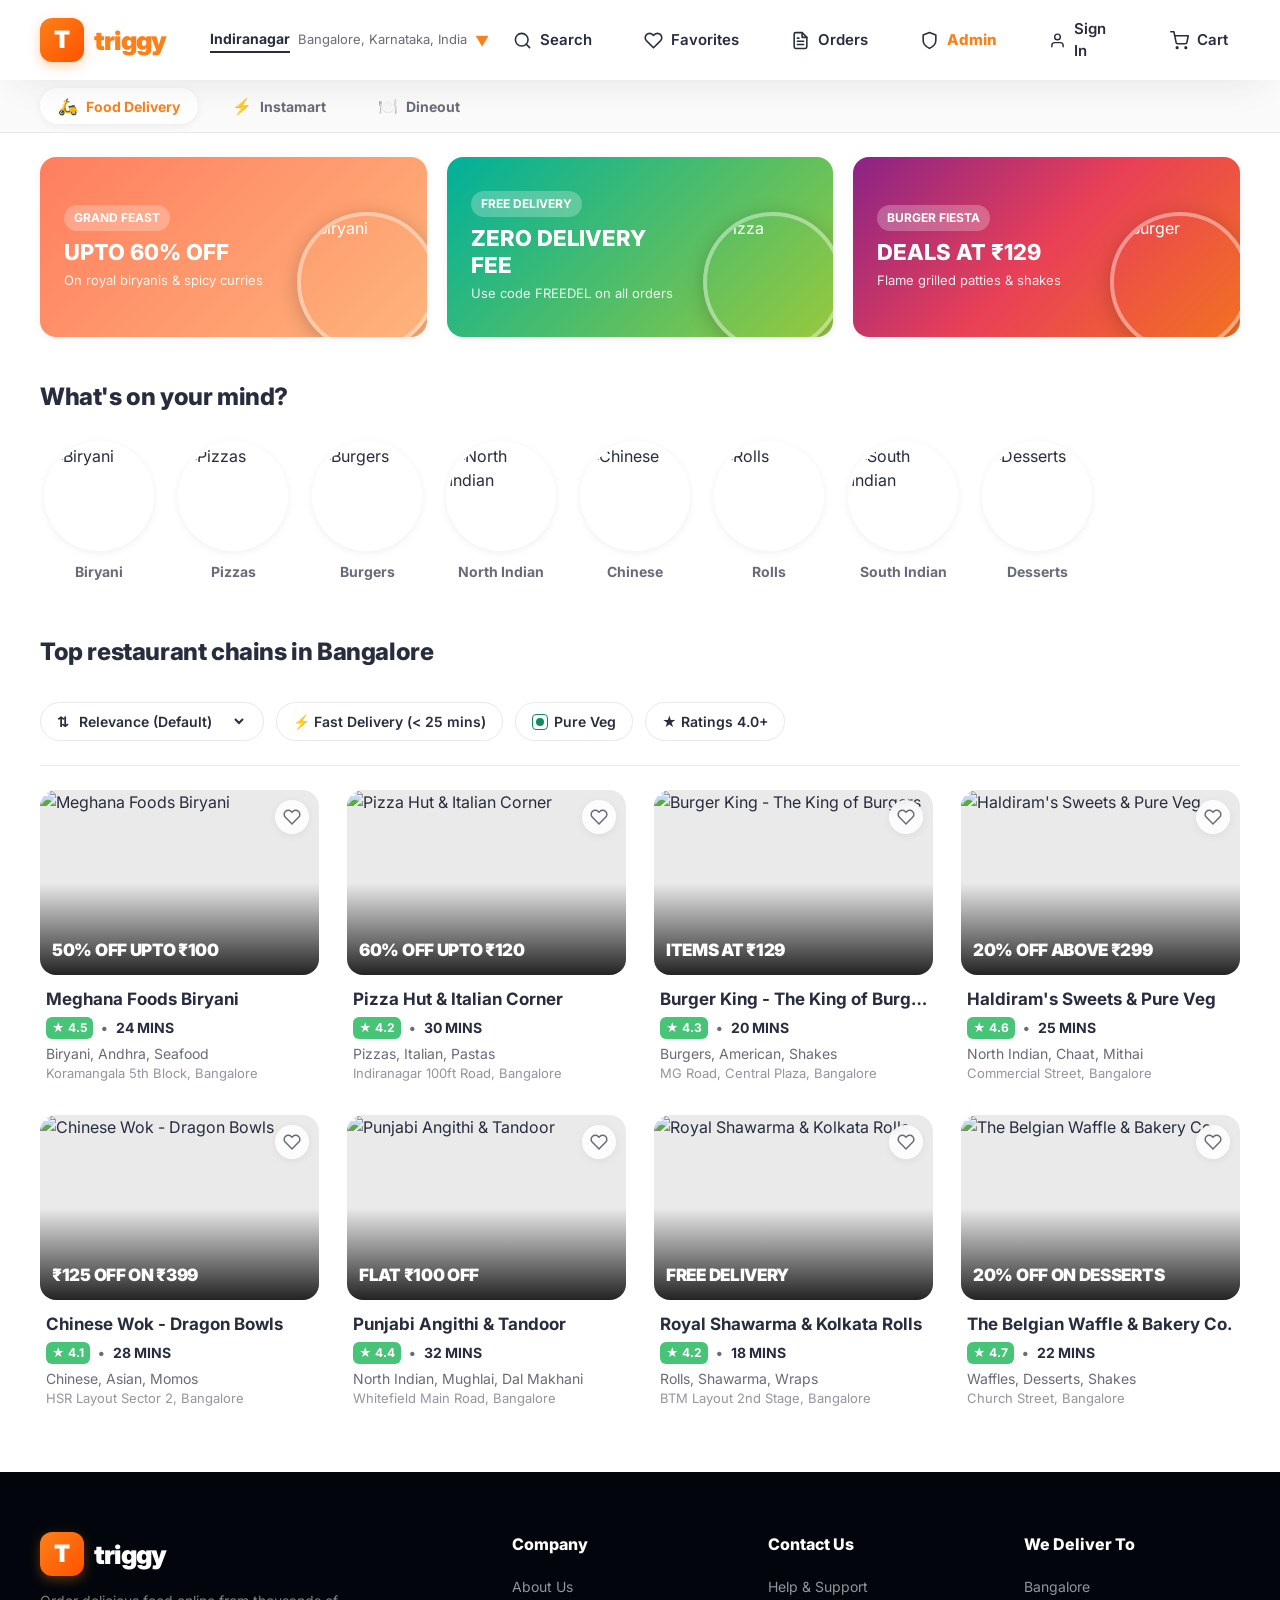
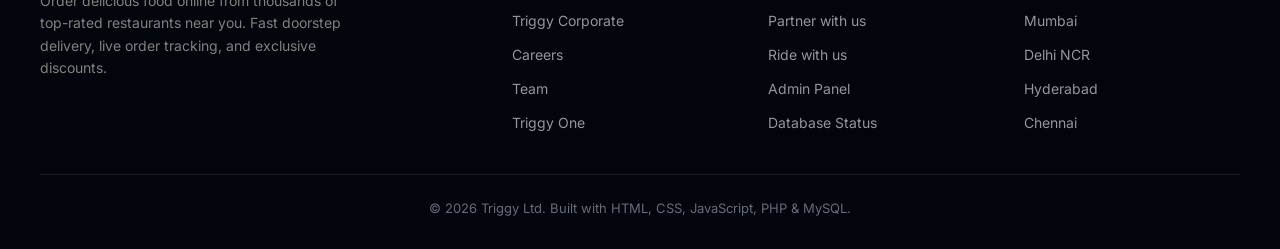
==== index.html @ 51bfa026 "Add instant Cart open handler, explicit onclick, and floating bottom View Cart bar" ====
<!DOCTYPE html>
<html lang="en">
<head>
  <meta charset="UTF-8">
  <meta name="viewport" content="width=device-width, initial-scale=1.0">
  <title>Triggy - Order Food Online from India's Best Restaurants</title>
  <!-- Google Fonts -->
  <link rel="preconnect" href="https://fonts.googleapis.com">
  <link rel="preconnect" href="https://fonts.gstatic.com" crossorigin>
  <link href="https://fonts.googleapis.com/css2?family=Basis+Grotesque+Pro:wght@400;500;700;900&family=Inter:wght@400;500;600;700;800;900&display=swap" rel="stylesheet">
  <!-- Stylesheet -->
  <link rel="stylesheet" href="assets/css/style.css">
  <link rel="icon" type="image/svg+xml" href="data:image/svg+xml,<svg xmlns='http://www.w3.org/2000/svg' viewBox='0 0 100 100'><rect width='100' height='100' rx='25' fill='%23fc8019'/><text x='50%' y='68%' font-size='65' font-weight='900' fill='white' text-anchor='middle' font-family='sans-serif'>T</text></svg>">
</head>
<body>

  <!-- =====================================================================
       TOP STICKY NAVBAR
       ===================================================================== -->
  <header class="header">
    <div class="container header-inner">
      <div class="header-left">
        <!-- Logo -->
        <div class="logo-wrapper" onclick="window.scrollTo({top:0, behavior:'smooth'})">
          <div class="logo-icon-box">T</div>
          <span class="brand-text">triggy</span>
        </div>

        <!-- Location Selector -->
        <div class="location-picker" id="loc-picker-btn">
          <span class="loc-title" id="current-city-text">Indiranagar</span>
          <span class="loc-area">Bangalore, Karnataka, India</span>
          <span class="loc-arrow">▼</span>
        </div>
      </div>

      <!-- Navigation Links -->
      <nav>
        <ul class="nav-links">
          <!-- Search -->
          <li class="nav-item" id="search-nav-btn">
            <svg width="20" height="20" viewBox="0 0 24 24" fill="none" stroke="currentColor" stroke-width="2" stroke-linecap="round" stroke-linejoin="round">
              <circle cx="11" cy="11" r="8"></circle><line x1="21" y1="21" x2="16.65" y2="16.65"></line>
            </svg>
            <span class="nav-text">Search</span>
          </li>

          <!-- Favorites -->
          <li class="nav-item" id="fav-nav-btn">
            <svg width="20" height="20" viewBox="0 0 24 24" fill="none" stroke="currentColor" stroke-width="2" stroke-linecap="round" stroke-linejoin="round">
              <path d="M20.84 4.61a5.5 5.5 0 0 0-7.78 0L12 5.67l-1.06-1.06a5.5 5.5 0 0 0-7.78 7.78l1.06 1.06L12 21.23l7.78-7.78 1.06-1.06a5.5 5.5 0 0 0 0-7.78z"></path>
            </svg>
            <span class="nav-text">Favorites</span>
            <span class="badge-count" id="fav-badge-count" style="display:none;">0</span>
          </li>

          <!-- Orders -->
          <li class="nav-item" id="orders-nav-btn">
            <svg width="20" height="20" viewBox="0 0 24 24" fill="none" stroke="currentColor" stroke-width="2" stroke-linecap="round" stroke-linejoin="round">
              <path d="M14 2H6a2 2 0 0 0-2 2v16a2 2 0 0 0 2 2h12a2 2 0 0 0 2-2V8z"></path>
              <polyline points="14 2 14 8 20 8"></polyline>
              <line x1="16" y1="13" x2="8" y2="13"></line>
              <line x1="16" y1="17" x2="8" y2="17"></line>
              <polyline points="10 9 9 9 8 9"></polyline>
            </svg>
            <span class="nav-text">Orders</span>
          </li>

          <!-- Admin Panel Link in Navbar -->
          <li class="nav-item">
            <a href="admin.html" target="_blank" style="display:flex; align-items:center; gap:8px; color:inherit; text-decoration:none;">
              <svg width="20" height="20" viewBox="0 0 24 24" fill="none" stroke="currentColor" stroke-width="2" stroke-linecap="round" stroke-linejoin="round">
                <path d="M12 22s8-4 8-10V5l-8-3-8 3v7c0 6 8 10 8 10z"></path>
              </svg>
              <span class="nav-text" style="color:#fc8019; font-weight:800;">Admin</span>
            </a>
          </li>

          <!-- User Account / Sign In -->
          <li class="nav-item profile-menu-container" id="user-nav-btn">
            <svg width="20" height="20" viewBox="0 0 24 24" fill="none" stroke="currentColor" stroke-width="2" stroke-linecap="round" stroke-linejoin="round">
              <path d="M20 21v-2a4 4 0 0 0-4-4H8a4 4 0 0 0-4 4v2"></path>
              <circle cx="12" cy="7" r="4"></circle>
            </svg>
            <span class="nav-text" id="user-nav-text">Sign In</span>

            <!-- Profile Dropdown -->
            <div class="profile-dropdown" id="profile-dropdown">
              <div style="padding: 12px 18px; border-bottom: 1px solid var(--border-color);">
                <div style="font-weight:800; font-size:15px;" id="profile-user-name">User Account</div>
                <div style="font-size:12px; color:var(--text-muted);" id="profile-user-email">user@example.com</div>
              </div>
              <div class="profile-drop-item" onclick="App.showPastOrders()">
                <span>📦 Orders & Tracking</span>
              </div>
              <div class="profile-drop-item" onclick="App.showFavoritesModal()">
                <span>❤️ My Favorites</span>
              </div>
              <a href="admin.html" target="_blank" class="profile-drop-item" style="text-decoration:none;">
                <span>🛡️ Admin Panel</span>
              </a>
              <a href="setup_db.php" target="_blank" class="profile-drop-item" style="text-decoration:none;">
                <span>⚙️ Database Manager</span>
              </a>
              <div class="profile-drop-item" id="logout-btn" style="color:var(--danger); border-top:1px solid var(--border-color);">
                <span>🚪 Sign Out</span>
              </div>
            </div>
          </li>

          <!-- Cart -->
          <li class="nav-item" id="cart-nav-btn" onclick="Cart.openCart()">
            <svg width="20" height="20" viewBox="0 0 24 24" fill="none" stroke="currentColor" stroke-width="2" stroke-linecap="round" stroke-linejoin="round">
              <circle cx="9" cy="21" r="1"></circle><circle cx="20" cy="21" r="1"></circle>
              <path d="M1 1h4l2.68 13.39a2 2 0 0 0 2 1.61h9.72a2 2 0 0 0 2-1.61L23 6H6"></path>
            </svg>
            <span class="nav-text">Cart</span>
            <span class="badge-count" id="cart-badge-count" style="display:none;">0</span>
          </li>
        </ul>
      </nav>
    </div>
  </header>

  <!-- =====================================================================
       SERVICES TAB BAR
       ===================================================================== -->
  <div class="service-tabs-bar">
    <div class="container">
      <div class="service-tabs">
        <button class="service-tab active">
          <span style="font-size:16px;">🛵</span> Food Delivery
        </button>
        <button class="service-tab" onclick="showToast('Triggy Instamart: Grocery delivered in 10 mins! (Demo preview)')">
          <span style="font-size:16px;">⚡</span> Instamart
        </button>
        <button class="service-tab" onclick="showToast('Triggy Dineout: Flat 30% off table reservations! (Demo preview)')">
          <span style="font-size:16px;">🍽️</span> Dineout
        </button>
      </div>
    </div>
  </div>

  <!-- =====================================================================
       MAIN CONTENT
       ===================================================================== -->
  <main class="container">

    <!-- Promotional Discount Banners -->
    <section class="promo-section">
      <div class="promo-grid">
        <div class="promo-banner promo-bg-1" onclick="App.quickSearch('Biryani')">
          <div class="promo-content">
            <span class="promo-tag">Grand Feast</span>
            <h3 class="promo-title">UPTO 60% OFF</h3>
            <p class="promo-desc">On royal biryanis & spicy curries</p>
          </div>
          <img class="promo-badge-img" src="https://images.unsplash.com/photo-1563379091339-03b21ab4a4f8?w=300&auto=format&fit=crop&q=80" alt="Biryani">
        </div>

        <div class="promo-banner promo-bg-2" onclick="Cart.quickApplyCoupon('FREEDEL'); Cart.openCart();">
          <div class="promo-content">
            <span class="promo-tag">Free Delivery</span>
            <h3 class="promo-title">ZERO DELIVERY FEE</h3>
            <p class="promo-desc">Use code FREEDEL on all orders</p>
          </div>
          <img class="promo-badge-img" src="https://images.unsplash.com/photo-1513104890138-7c749659a591?w=300&auto=format&fit=crop&q=80" alt="Pizza">
        </div>

        <div class="promo-banner promo-bg-3" onclick="App.quickSearch('Burger')">
          <div class="promo-content">
            <span class="promo-tag">Burger Fiesta</span>
            <h3 class="promo-title">DEALS AT ₹129</h3>
            <p class="promo-desc">Flame grilled patties & shakes</p>
          </div>
          <img class="promo-badge-img" src="https://images.unsplash.com/photo-1568901346375-23c9450c58cd?w=300&auto=format&fit=crop&q=80" alt="Burger">
        </div>
      </div>
    </section>

    <!-- "What's on your mind?" Category Circles -->
    <section style="margin: 28px 0;">
      <div class="section-header">
        <h2 class="section-title">What's on your mind?</h2>
      </div>
      <div class="categories-carousel" id="categories-list">
        <div class="category-pill" onclick="App.selectCategory('biryani')">
          <div class="cat-img-box">
            <img src="https://images.unsplash.com/photo-1563379091339-03b21ab4a4f8?w=200&auto=format&fit=crop&q=80" alt="Biryani">
          </div>
          <span class="cat-label">Biryani</span>
        </div>
        <div class="category-pill" onclick="App.selectCategory('pizza')">
          <div class="cat-img-box">
            <img src="https://images.unsplash.com/photo-1513104890138-7c749659a591?w=200&auto=format&fit=crop&q=80" alt="Pizzas">
          </div>
          <span class="cat-label">Pizzas</span>
        </div>
        <div class="category-pill" onclick="App.selectCategory('burger')">
          <div class="cat-img-box">
            <img src="https://images.unsplash.com/photo-1568901346375-23c9450c58cd?w=200&auto=format&fit=crop&q=80" alt="Burgers">
          </div>
          <span class="cat-label">Burgers</span>
        </div>
        <div class="category-pill" onclick="App.selectCategory('north-indian')">
          <div class="cat-img-box">
            <img src="https://images.unsplash.com/photo-1585937421612-70a008356fbe?w=200&auto=format&fit=crop&q=80" alt="North Indian">
          </div>
          <span class="cat-label">North Indian</span>
        </div>
        <div class="category-pill" onclick="App.selectCategory('chinese')">
          <div class="cat-img-box">
            <img src="https://images.unsplash.com/photo-1541696432-82c6da8ce7bf?w=200&auto=format&fit=crop&q=80" alt="Chinese">
          </div>
          <span class="cat-label">Chinese</span>
        </div>
        <div class="category-pill" onclick="App.selectCategory('rolls')">
          <div class="cat-img-box">
            <img src="https://images.unsplash.com/photo-1626777552726-4a6b54c97e46?w=200&auto=format&fit=crop&q=80" alt="Rolls">
          </div>
          <span class="cat-label">Rolls</span>
        </div>
        <div class="category-pill" onclick="App.selectCategory('south-indian')">
          <div class="cat-img-box">
            <img src="https://images.unsplash.com/photo-1610192244261-3f33de3f55e4?w=200&auto=format&fit=crop&q=80" alt="South Indian">
          </div>
          <span class="cat-label">South Indian</span>
        </div>
        <div class="category-pill" onclick="App.selectCategory('desserts')">
          <div class="cat-img-box">
            <img src="https://images.unsplash.com/photo-1551024709-8f23befc6f87?w=200&auto=format&fit=crop&q=80" alt="Desserts">
          </div>
          <span class="cat-label">Desserts</span>
        </div>
      </div>
    </section>

    <!-- Filters & Sort Bar -->
    <section>
      <div class="section-header">
        <h2 class="section-title">Top restaurant chains in Bangalore</h2>
      </div>

      <div class="filters-bar">
        <!-- Sort Dropdown -->
        <div class="filter-chip">
          <span>⇅</span>
          <select id="sort-select">
            <option value="default">Relevance (Default)</option>
            <option value="rating">Rating: High to Low</option>
            <option value="delivery_time">Delivery Time: Fastest</option>
            <option value="price_low">Cost: Low to High</option>
            <option value="price_high">Cost: High to Low</option>
          </select>
        </div>

        <!-- Filter Chips -->
        <div class="filter-chip" data-filter="fast">
          <span>⚡ Fast Delivery (&lt; 25 mins)</span>
        </div>
        <div class="filter-chip" data-filter="veg">
          <span class="diet-icon veg"><span class="diet-icon-dot"></span></span>
          <span>Pure Veg</span>
        </div>
        <div class="filter-chip" data-filter="rating">
          <span>★ Ratings 4.0+</span>
        </div>
      </div>

      <!-- Restaurant Cards Grid -->
      <div class="restaurants-grid" id="restaurants-grid">
        <!-- Rendered dynamically -->
      </div>
    </section>
  </main>

  <!-- =====================================================================
       SEARCH MODAL OVERLAY
       ===================================================================== -->
  <div class="search-modal-overlay" id="search-modal-overlay">
    <div class="search-container" id="search-container-box">
      <div class="search-header-bar">
        <div class="search-input-box">
          <svg width="20" height="20" viewBox="0 0 24 24" fill="none" stroke="currentColor" stroke-width="2">
            <circle cx="11" cy="11" r="8"></circle><line x1="21" y1="21" x2="16.65" y2="16.65"></line>
          </svg>
          <input type="text" id="search-input" placeholder="Search for restaurants and food (e.g. Biryani, Pizza, Burger...)" autocomplete="off">
        </div>
        <button class="search-close-btn" id="search-close-btn">✕</button>
      </div>

      <div class="search-body">
        <div style="font-size:13px; font-weight:700; color:var(--text-muted); text-transform:uppercase;">Popular Cuisines</div>
        <div class="popular-chips-wrap">
          <span class="popular-chip" onclick="App.quickSearch('Chicken Biryani')">🍗 Chicken Biryani</span>
          <span class="popular-chip" onclick="App.quickSearch('Pizza')">🍕 Margherita Pizza</span>
          <span class="popular-chip" onclick="App.quickSearch('Burger')">🍔 Whopper Burger</span>
          <span class="popular-chip" onclick="App.quickSearch('Paneer')">🧀 Paneer Tikka</span>
          <span class="popular-chip" onclick="App.quickSearch('Noodles')">🍜 Hakka Noodles</span>
          <span class="popular-chip" onclick="App.quickSearch('Momos')">🥟 Steamed Momos</span>
          <span class="popular-chip" onclick="App.quickSearch('Waffle')">🧇 Belgian Waffle</span>
          <span class="popular-chip" onclick="App.quickSearch('Gulab Jamun')">🍯 Gulab Jamun</span>
        </div>

        <div id="search-results-area"></div>
      </div>
    </div>
  </div>

  <!-- =====================================================================
       RESTAURANT MENU MODAL
       ===================================================================== -->
  <div class="rest-modal-overlay" id="rest-modal-overlay">
    <div class="rest-modal-card">
      <div class="rest-modal-header">
        <button class="rest-modal-close" id="rest-modal-close">✕</button>
        <div class="rest-details-box">
          <div>
            <h2 class="rest-head-title" id="rest-head-name">Restaurant Name</h2>
            <div class="rest-head-cuisines" id="rest-head-cuisine">Cuisines</div>
            <div class="rest-head-address" id="rest-head-addr">Address</div>
          </div>
          <div class="rest-rating-box">
            <div class="rest-rating-val" id="rest-head-rating-val">★ 4.5</div>
            <div class="rest-rating-cnt" id="rest-head-rating-cnt">1K+ ratings</div>
          </div>
        </div>
      </div>

      <div class="rest-modal-controls">
        <label class="veg-toggle-wrap">
          <input type="checkbox" id="rest-modal-veg-toggle" style="accent-color:var(--veg-color); width:18px; height:18px;">
          <span>Veg Only</span>
        </label>
        <div style="font-size:13px; color:var(--text-muted); font-weight:600;">Freshly prepared on order</div>
      </div>

      <div class="menu-items-scroll-area" id="rest-menu-scroll-area">
        <!-- Rendered dynamically -->
      </div>
    </div>
  </div>

  <!-- =====================================================================
       CART SLIDE-OVER DRAWER
       ===================================================================== -->
  <div class="cart-drawer-overlay" id="cart-drawer-overlay">
    <div class="cart-drawer">
      <div class="cart-header">
        <div class="cart-header-title">
          <svg width="22" height="22" viewBox="0 0 24 24" fill="none" stroke="currentColor" stroke-width="2">
            <circle cx="9" cy="21" r="1"></circle><circle cx="20" cy="21" r="1"></circle>
            <path d="M1 1h4l2.68 13.39a2 2 0 0 0 2 1.61h9.72a2 2 0 0 0 2-1.61L23 6H6"></path>
          </svg>
          <span>Order Cart</span>
        </div>
        <button class="cart-close-btn" id="cart-close-btn">✕</button>
      </div>

      <div class="cart-body" id="cart-body">
        <!-- Injected dynamically -->
      </div>

      <div class="cart-footer" id="cart-footer" style="display:none;">
        <!-- Injected dynamically -->
      </div>
    </div>
  </div>

  <!-- =====================================================================
       CHECKOUT & PAYMENT MODAL
       ===================================================================== -->
  <div class="payment-modal-overlay" id="payment-modal-overlay">
    <div class="payment-card">
      <div class="payment-header">
        <div class="payment-title">Select Payment Method</div>
        <button class="cart-close-btn" id="payment-close-btn">✕</button>
      </div>

      <div class="payment-body">
        <div class="payment-methods">
          <!-- UPI -->
          <label class="payment-option active">
            <input type="radio" name="payment_method" value="UPI" checked>
            <div class="pay-opt-info">
              <div class="pay-opt-name">UPI / Google Pay / PhonePe / Paytm</div>
              <div class="pay-opt-desc">Instant & secure 1-click verification</div>
            </div>
          </label>

          <!-- Cards -->
          <label class="payment-option">
            <input type="radio" name="payment_method" value="CARD">
            <div class="pay-opt-info">
              <div class="pay-opt-name">Credit or Debit Cards</div>
              <div class="pay-opt-desc">Visa, Mastercard, RuPay, Amex</div>
            </div>
          </label>

          <!-- Net Banking -->
          <label class="payment-option">
            <input type="radio" name="payment_method" value="NET_BANKING">
            <div class="pay-opt-info">
              <div class="pay-opt-name">Net Banking</div>
              <div class="pay-opt-desc">All major Indian banks supported</div>
            </div>
          </label>

          <!-- COD -->
          <label class="payment-option">
            <input type="radio" name="payment_method" value="COD">
            <div class="pay-opt-info">
              <div class="pay-opt-name">Cash on Delivery (COD)</div>
              <div class="pay-opt-desc">Pay cash or scan QR upon delivery</div>
            </div>
          </label>
        </div>

        <button class="confirm-pay-btn" id="confirm-pay-btn">
          PAY <span id="pay-amount-display">₹0</span> & PLACE ORDER
        </button>
      </div>
    </div>
  </div>

  <!-- =====================================================================
       ORDER TRACKING & HISTORY MODAL
       ===================================================================== -->
  <div class="order-modal-overlay" id="order-modal-overlay">
    <div class="order-tracking-card">
      <button class="cart-close-btn" id="order-modal-close" style="float:right;">✕</button>
      <div id="tracking-container">
        <!-- Rendered dynamically -->
      </div>
    </div>
  </div>

  <!-- =====================================================================
       LOCATION SELECTOR MODAL
       ===================================================================== -->
  <div class="order-modal-overlay" id="loc-modal-overlay">
    <div class="order-tracking-card" style="max-width:440px;">
      <button class="cart-close-btn" id="loc-close-btn" style="float:right;">✕</button>
      <h3 style="font-size:20px; font-weight:800; margin-bottom:16px;">Choose Your Location</h3>
      <p style="color:var(--text-muted); font-size:14px; margin-bottom:20px;">Select from popular delivery zones:</p>

      <div style="display:flex; flex-direction:column; gap:10px;">
        <button class="filter-chip" style="justify-content:flex-start; padding:12px 18px; font-size:15px;" onclick="App.selectCity('Bangalore (Koramangala & Indiranagar)')">
          📍 Bangalore (Koramangala / Indiranagar)
        </button>
        <button class="filter-chip" style="justify-content:flex-start; padding:12px 18px; font-size:15px;" onclick="App.selectCity('Mumbai (Bandra & Andheri)')">
          📍 Mumbai (Bandra / Andheri)
        </button>
        <button class="filter-chip" style="justify-content:flex-start; padding:12px 18px; font-size:15px;" onclick="App.selectCity('Delhi (Connaught Place & South Ex)')">
          📍 Delhi (Connaught Place / South Ex)
        </button>
        <button class="filter-chip" style="justify-content:flex-start; padding:12px 18px; font-size:15px;" onclick="App.selectCity('Hyderabad (Hitech City & Jubilee Hills)')">
          📍 Hyderabad (Hitech City / Jubilee Hills)
        </button>
        <button class="filter-chip" style="justify-content:flex-start; padding:12px 18px; font-size:15px;" onclick="App.selectCity('Pune (Koregaon Park & Hinjewadi)')">
          📍 Pune (Koregaon Park / Hinjewadi)
        </button>
      </div>
    </div>
  </div>

  <!-- =====================================================================
       AUTH SLIDE-OVER DRAWER (Sign In / Register)
       ===================================================================== -->
  <div class="auth-drawer-overlay" id="auth-drawer-overlay">
    <div class="auth-drawer">
      <button class="auth-close-btn" id="auth-close-btn">✕</button>

      <div class="auth-header-wrap">
        <div>
          <h2 class="auth-title" id="auth-title">Login</h2>
          <div class="auth-sub-link" id="auth-toggle-link">
            or <span style="text-decoration:underline;">create an account</span>
          </div>
        </div>
        <img class="auth-hero-img" src="https://media-assets.swiggy.com/swiggy/image/upload/fl_lossy,f_auto,q_auto/Image-login_btpq7r" alt="Swiggy Food Roll">
      </div>

      <form class="auth-form" id="auth-form">
        <div class="form-group" id="name-group" style="display:none;">
          <label for="auth-name">Full Name</label>
          <input type="text" id="auth-name" placeholder="Enter your full name">
        </div>

        <div class="form-group">
          <label for="auth-email">Email Address</label>
          <input type="email" id="auth-email" placeholder="name@example.com" value="rahul@example.com" required>
        </div>

        <div class="form-group" id="phone-group" style="display:none;">
          <label for="auth-phone">Phone Number</label>
          <input type="tel" id="auth-phone" placeholder="10-digit mobile number">
        </div>

        <div class="form-group">
          <label for="auth-password">Password</label>
          <input type="password" id="auth-password" placeholder="Enter password (default: swiggy123)" value="swiggy123" required>
        </div>

        <button type="submit" class="auth-submit-btn" id="auth-submit-btn">LOGIN</button>

        <p class="auth-terms">
          By clicking on Login / Sign up, I accept the <strong>Terms &amp; Conditions</strong> &amp; <strong>Privacy Policy</strong>.
        </p>

        <div style="margin-top:16px; background:#fff6ee; border:1px dashed #fc8019; padding:10px 14px; border-radius:8px; font-size:12px; color:#686b78;">
          💡 <strong>Demo Credentials:</strong><br>
          Email: <code>rahul@example.com</code> | Password: <code>swiggy123</code>
        </div>
      </form>
    </div>
  </div>

  <!-- =====================================================================
       FOOTER
       ===================================================================== -->
  <footer class="footer">
    <div class="container">
      <div class="footer-grid">
        <div>
          <div class="logo-wrapper">
            <div class="logo-icon-box">T</div>
            <span class="brand-text" style="color:#fff;">triggy</span>
          </div>
          <p class="footer-brand-desc">
            Order delicious food online from thousands of top-rated restaurants near you. Fast doorstep delivery, live order tracking, and exclusive discounts.
          </p>
        </div>

        <div>
          <h4 class="footer-col-title">Company</h4>
          <ul class="footer-links">
            <li><a href="#">About Us</a></li>
            <li><a href="#">Triggy Corporate</a></li>
            <li><a href="#">Careers</a></li>
            <li><a href="#">Team</a></li>
            <li><a href="#">Triggy One</a></li>
          </ul>
        </div>

        <div>
          <h4 class="footer-col-title">Contact Us</h4>
          <ul class="footer-links">
            <li><a href="#">Help &amp; Support</a></li>
            <li><a href="#">Partner with us</a></li>
            <li><a href="#">Ride with us</a></li>
            <li><a href="admin.html" target="_blank">Admin Panel</a></li>
            <li><a href="setup_db.php" target="_blank">Database Status</a></li>
          </ul>
        </div>

        <div>
          <h4 class="footer-col-title">We Deliver To</h4>
          <ul class="footer-links">
            <li><a href="#">Bangalore</a></li>
            <li><a href="#">Mumbai</a></li>
            <li><a href="#">Delhi NCR</a></li>
            <li><a href="#">Hyderabad</a></li>
            <li><a href="#">Chennai</a></li>
          </ul>
        </div>
      </div>

      <div class="footer-bottom">
        © 2026 Triggy Ltd. Built with HTML, CSS, JavaScript, PHP &amp; MySQL.
      </div>
    </div>
  </footer>

  <!-- Floating Bottom Cart Bar (Appears when items are in cart) -->
  <div id="floating-cart-bar" class="floating-cart-bar" onclick="Cart.openCart()" style="display:none;">
    <div class="floating-cart-info">
      <span id="floating-cart-count">1 ITEM</span>
      <span class="floating-cart-divider">|</span>
      <span id="floating-cart-total">₹0</span>
    </div>
    <div class="floating-cart-action">
      <span>VIEW CART</span>
      <svg width="18" height="18" viewBox="0 0 24 24" fill="none" stroke="currentColor" stroke-width="2.5"><polyline points="9 18 15 12 9 6"></polyline></svg>
    </div>
  </div>

  <!-- Scripts -->
  <script src="assets/js/api.js"></script>
  <script src="assets/js/auth.js"></script>
  <script src="assets/js/cart.js"></script>
  <script src="assets/js/app.js"></script>
</body>
</html>
---- assets/css/style.css ----
/* ==========================================================================
   SWIGGY CLONE STYLESHEET
   Inspired by Swiggy's clean, modern, appetizing design system
   ========================================================================== */

:root {
  --primary: #fc8019;
  --primary-hover: #e26f0f;
  --primary-light: #fff6ee;
  --text-main: #282c3f;
  --text-muted: #686b78;
  --text-light: #93959f;
  --bg-page: #ffffff;
  --bg-light: #f4f5f7;
  --bg-card: #ffffff;
  --border-color: #e9e9eb;
  --success: #60b246;
  --success-bg: #f0fdf4;
  --veg-color: #0f8a65;
  --non-veg-color: #e43b4f;
  --danger: #e53935;
  --rating-green: #48c479;
  --shadow-sm: 0 2px 8px rgba(0, 0, 0, 0.06);
  --shadow-md: 0 4px 16px rgba(0, 0, 0, 0.08);
  --shadow-lg: 0 8px 30px rgba(0, 0, 0, 0.12);
  --radius-sm: 6px;
  --radius-md: 12px;
  --radius-lg: 16px;
  --radius-full: 9999px;
  --font-main: 'Basis Grotesque Pro', 'Inter', -apple-system, BlinkMacSystemFont, "Segoe UI", Roboto, sans-serif;
  --transition: all 0.25s cubic-bezier(0.2, 0.8, 0.2, 1);
}

* {
  box-sizing: border-box;
  margin: 0;
  padding: 0;
}

body {
  font-family: var(--font-main);
  background-color: var(--bg-page);
  color: var(--text-main);
  line-height: 1.5;
  -webkit-font-smoothing: antialiased;
  overflow-x: hidden;
}

a {
  text-decoration: none;
  color: inherit;
}

button {
  font-family: inherit;
  cursor: pointer;
  border: none;
  background: none;
  outline: none;
}

input, textarea, select {
  font-family: inherit;
}

.container {
  max-width: 1240px;
  margin: 0 auto;
  padding: 0 20px;
}

/* ==========================================================================
   HEADER & NAVIGATION
   ========================================================================== */
.header {
  position: sticky;
  top: 0;
  z-index: 100;
  background: #ffffff;
  box-shadow: 0 15px 40px -20px rgba(40, 44, 63, 0.15);
  height: 80px;
  display: flex;
  align-items: center;
}

.header-inner {
  display: flex;
  align-items: center;
  justify-content: space-between;
  width: 100%;
}

.header-left {
  display: flex;
  align-items: center;
  gap: 32px;
}

.logo-wrapper {
  display: flex;
  align-items: center;
  gap: 10px;
  cursor: pointer;
  transition: transform 0.2s;
}

.logo-wrapper:hover {
  transform: scale(1.03);
}

.logo-icon-box {
  width: 44px;
  height: 44px;
  background: linear-gradient(135deg, #fc8019 0%, #ff5200 100%);
  border-radius: 12px;
  display: flex;
  align-items: center;
  justify-content: center;
  color: #fff;
  font-weight: 900;
  font-size: 24px;
  box-shadow: 0 4px 12px rgba(252, 128, 25, 0.35);
}

.brand-text {
  font-size: 26px;
  font-weight: 900;
  letter-spacing: -0.8px;
  color: var(--primary);
}

.location-picker {
  display: flex;
  align-items: center;
  gap: 8px;
  cursor: pointer;
  padding: 8px 12px;
  border-radius: var(--radius-sm);
  transition: var(--transition);
}

.location-picker:hover {
  background: var(--bg-light);
}

.loc-title {
  font-weight: 700;
  font-size: 14px;
  color: var(--text-main);
  border-bottom: 2px solid var(--text-main);
  padding-bottom: 2px;
}

.loc-area {
  font-size: 13px;
  color: var(--text-muted);
  max-width: 180px;
  white-space: nowrap;
  overflow: hidden;
  text-overflow: ellipsis;
}

.loc-arrow {
  color: var(--primary);
  font-size: 14px;
}

.nav-links {
  display: flex;
  align-items: center;
  gap: 28px;
  list-style: none;
}

.nav-item {
  display: flex;
  align-items: center;
  gap: 8px;
  font-size: 15px;
  font-weight: 600;
  color: var(--text-main);
  cursor: pointer;
  padding: 8px 12px;
  border-radius: var(--radius-sm);
  transition: var(--transition);
  position: relative;
}

.nav-item:hover, .nav-item.active {
  color: var(--primary);
}

.nav-item svg {
  width: 19px;
  height: 19px;
}

.badge-count {
  background: var(--primary);
  color: white;
  font-size: 11px;
  font-weight: 800;
  padding: 2px 7px;
  border-radius: var(--radius-full);
  margin-left: 2px;
}

/* Service Switcher Tabs (Delivery, Instamart, Dineout) */
.service-tabs-bar {
  background: #fafafa;
  border-bottom: 1px solid var(--border-color);
  padding: 8px 0;
}

.service-tabs {
  display: flex;
  gap: 16px;
}

.service-tab {
  display: flex;
  align-items: center;
  gap: 8px;
  padding: 8px 18px;
  border-radius: var(--radius-full);
  font-size: 14px;
  font-weight: 700;
  color: var(--text-muted);
  background: transparent;
  transition: var(--transition);
}

.service-tab.active {
  background: #ffffff;
  color: var(--primary);
  box-shadow: var(--shadow-sm);
}

/* ==========================================================================
   PROMO CAROUSEL / BANNERS
   ========================================================================== */
.promo-section {
  padding: 24px 0 10px 0;
}

.promo-grid {
  display: grid;
  grid-template-columns: repeat(3, 1fr);
  gap: 20px;
}

.promo-banner {
  border-radius: var(--radius-lg);
  overflow: hidden;
  position: relative;
  height: 180px;
  box-shadow: var(--shadow-sm);
  cursor: pointer;
  transition: var(--transition);
  display: flex;
  align-items: center;
  padding: 24px;
  color: #ffffff;
}

.promo-banner:hover {
  transform: translateY(-4px);
  box-shadow: var(--shadow-md);
}

.promo-bg-1 { background: linear-gradient(135deg, #ff7e5f, #feb47b); }
.promo-bg-2 { background: linear-gradient(135deg, #00b09b, #96c93d); }
.promo-bg-3 { background: linear-gradient(135deg, #8a2387, #e94057, #f27121); }

.promo-content {
  z-index: 2;
  max-width: 65%;
}

.promo-tag {
  background: rgba(255, 255, 255, 0.25);
  backdrop-filter: blur(4px);
  display: inline-block;
  padding: 4px 10px;
  border-radius: 20px;
  font-size: 12px;
  font-weight: 700;
  margin-bottom: 8px;
  text-transform: uppercase;
}

.promo-title {
  font-size: 22px;
  font-weight: 800;
  line-height: 1.2;
  margin-bottom: 6px;
}

.promo-desc {
  font-size: 13px;
  opacity: 0.9;
}

.promo-badge-img {
  position: absolute;
  right: -10px;
  bottom: -15px;
  width: 140px;
  height: 140px;
  object-fit: cover;
  border-radius: 50%;
  border: 4px solid rgba(255, 255, 255, 0.4);
  box-shadow: 0 4px 20px rgba(0,0,0,0.2);
}

/* ==========================================================================
   CATEGORY PILLS ("What's on your mind?")
   ========================================================================== */
.section-header {
  display: flex;
  align-items: center;
  justify-content: space-between;
  margin: 32px 0 16px 0;
}

.section-title {
  font-size: 24px;
  font-weight: 800;
  letter-spacing: -0.4px;
  color: var(--text-main);
}

.categories-carousel {
  display: flex;
  gap: 24px;
  overflow-x: auto;
  padding: 10px 4px 20px 4px;
  scrollbar-width: none;
}

.categories-carousel::-webkit-scrollbar {
  display: none;
}

.category-pill {
  display: flex;
  flex-direction: column;
  align-items: center;
  gap: 10px;
  cursor: pointer;
  flex-shrink: 0;
  transition: transform 0.2s ease;
  user-select: none;
}

.category-pill:hover {
  transform: translateY(-4px);
}

.cat-img-box {
  width: 110px;
  height: 110px;
  border-radius: 50%;
  overflow: hidden;
  box-shadow: var(--shadow-sm);
  border: 3px solid transparent;
  transition: var(--transition);
}

.category-pill.active .cat-img-box {
  border-color: var(--primary);
  box-shadow: 0 0 0 3px rgba(252, 128, 25, 0.2);
}

.cat-img-box img {
  width: 100%;
  height: 100%;
  object-fit: cover;
}

.cat-label {
  font-size: 14px;
  font-weight: 700;
  color: var(--text-muted);
}

.category-pill.active .cat-label {
  color: var(--primary);
}

/* ==========================================================================
   FILTERS & SORT BAR
   ========================================================================== */
.filters-bar {
  display: flex;
  align-items: center;
  gap: 12px;
  flex-wrap: wrap;
  padding: 16px 0 24px 0;
  border-bottom: 1px solid var(--border-color);
  margin-bottom: 24px;
}

.filter-chip {
  display: inline-flex;
  align-items: center;
  gap: 6px;
  padding: 8px 16px;
  border: 1px solid var(--border-color);
  border-radius: var(--radius-full);
  font-size: 14px;
  font-weight: 600;
  color: var(--text-main);
  background: #ffffff;
  transition: var(--transition);
}

.filter-chip:hover {
  background: var(--bg-light);
  border-color: #d4d5d9;
}

.filter-chip.active {
  background: #f1f2f4;
  border-color: var(--text-main);
  font-weight: 700;
}

.filter-chip select {
  border: none;
  background: transparent;
  font-size: 14px;
  font-weight: 600;
  color: var(--text-main);
  outline: none;
  cursor: pointer;
}

/* ==========================================================================
   RESTAURANT GRID & CARDS
   ========================================================================== */
.restaurants-grid {
  display: grid;
  grid-template-columns: repeat(4, 1fr);
  gap: 28px;
  margin-bottom: 60px;
}

.restaurant-card {
  border-radius: var(--radius-lg);
  overflow: hidden;
  transition: var(--transition);
  cursor: pointer;
  position: relative;
  display: flex;
  flex-direction: column;
}

.restaurant-card:hover {
  transform: scale(0.97);
}

.restaurant-img-wrapper {
  position: relative;
  width: 100%;
  height: 185px;
  border-radius: var(--radius-lg);
  overflow: hidden;
  background: #eaeaea;
}

.restaurant-img-wrapper img {
  width: 100%;
  height: 100%;
  object-fit: cover;
  transition: transform 0.4s ease;
}

.restaurant-card:hover .restaurant-img-wrapper img {
  transform: scale(1.05);
}

/* Swiggy gradient overlay on image with discount */
.img-overlay-gradient {
  position: absolute;
  bottom: 0;
  left: 0;
  right: 0;
  height: 50%;
  background: linear-gradient(180deg, rgba(0, 0, 0, 0) 0%, rgba(0, 0, 0, 0.85) 100%);
  display: flex;
  align-items: flex-end;
  padding: 12px;
}

.discount-badge-text {
  color: #ffffff;
  font-weight: 900;
  font-size: 17px;
  letter-spacing: -0.3px;
  text-transform: uppercase;
}

.fav-btn {
  position: absolute;
  top: 10px;
  right: 10px;
  width: 34px;
  height: 34px;
  border-radius: 50%;
  background: rgba(255, 255, 255, 0.85);
  backdrop-filter: blur(4px);
  display: flex;
  align-items: center;
  justify-content: center;
  color: var(--text-muted);
  box-shadow: var(--shadow-sm);
  transition: var(--transition);
  z-index: 5;
}

.fav-btn:hover {
  transform: scale(1.15);
  color: var(--danger);
}

.fav-btn.active {
  color: var(--danger);
  background: #ffffff;
}

.restaurant-info {
  padding: 12px 6px 4px 6px;
}

.restaurant-name {
  font-size: 17px;
  font-weight: 700;
  color: var(--text-main);
  white-space: nowrap;
  overflow: hidden;
  text-overflow: ellipsis;
  margin-bottom: 4px;
}

.restaurant-meta {
  display: flex;
  align-items: center;
  gap: 8px;
  font-size: 14px;
  font-weight: 700;
  margin-bottom: 4px;
}

.rating-badge {
  display: inline-flex;
  align-items: center;
  gap: 4px;
  background: var(--rating-green);
  color: #ffffff;
  padding: 2px 6px;
  border-radius: 6px;
  font-size: 12px;
  font-weight: 700;
}

.bullet-dot {
  color: var(--text-muted);
}

.delivery-time {
  color: var(--text-main);
}

.cuisines-text {
  font-size: 14px;
  color: var(--text-muted);
  white-space: nowrap;
  overflow: hidden;
  text-overflow: ellipsis;
}

.location-text {
  font-size: 13px;
  color: var(--text-light);
  white-space: nowrap;
  overflow: hidden;
  text-overflow: ellipsis;
}

/* ==========================================================================
   VEG / NON-VEG BADGE
   ========================================================================== */
.diet-icon {
  display: inline-flex;
  align-items: center;
  justify-content: center;
  width: 16px;
  height: 16px;
  border-radius: 4px;
  border: 1.5px solid var(--veg-color);
  background: #fff;
}

.diet-icon.non-veg {
  border-color: var(--non-veg-color);
}

.diet-icon-dot {
  width: 8px;
  height: 8px;
  border-radius: 50%;
  background: var(--veg-color);
}

.diet-icon.non-veg .diet-icon-dot {
  background: var(--non-veg-color);
  clip-path: polygon(50% 0%, 0% 100%, 100% 100%);
  border-radius: 0;
}

/* ==========================================================================
   ADD BUTTON & QUANTITY STEPPER (Swiggy Signature)
   ========================================================================== */
.add-btn-wrapper {
  position: relative;
  display: inline-block;
}

.add-btn {
  background: #ffffff;
  border: 1px solid #d4d5d9;
  color: var(--success);
  font-weight: 800;
  font-size: 14px;
  padding: 8px 30px;
  border-radius: var(--radius-sm);
  box-shadow: 0 3px 8px rgba(0, 0, 0, 0.08);
  transition: var(--transition);
  text-transform: uppercase;
}

.add-btn:hover {
  background: #f4fdf6;
  border-color: var(--success);
}

.qty-stepper {
  display: inline-flex;
  align-items: center;
  background: #ffffff;
  border: 1px solid var(--border-color);
  border-radius: var(--radius-sm);
  box-shadow: 0 3px 8px rgba(0, 0, 0, 0.08);
  overflow: hidden;
}

.qty-btn {
  padding: 6px 12px;
  color: var(--success);
  font-weight: 800;
  font-size: 16px;
  transition: background 0.2s;
}

.qty-btn:hover {
  background: #f0fdf4;
}

.qty-val {
  padding: 6px 8px;
  font-size: 14px;
  font-weight: 800;
  color: var(--success);
  min-width: 24px;
  text-align: center;
}

/* ==========================================================================
   SEARCH BAR & MODAL
   ========================================================================== */
.search-modal-overlay {
  position: fixed;
  top: 0;
  left: 0;
  width: 100%;
  height: 100%;
  background: rgba(40, 44, 63, 0.6);
  backdrop-filter: blur(4px);
  z-index: 200;
  display: flex;
  justify-content: center;
  align-items: flex-start;
  padding-top: 60px;
  opacity: 0;
  visibility: hidden;
  transition: var(--transition);
}

.search-modal-overlay.open {
  opacity: 1;
  visibility: visible;
}

.search-container {
  background: #ffffff;
  border-radius: var(--radius-lg);
  max-width: 820px;
  width: 90%;
  max-height: 85vh;
  display: flex;
  flex-direction: column;
  box-shadow: var(--shadow-lg);
  overflow: hidden;
  transform: translateY(-20px);
  transition: transform 0.3s ease;
}

.search-modal-overlay.open .search-container {
  transform: translateY(0);
}

.search-header-bar {
  padding: 20px 24px;
  display: flex;
  align-items: center;
  gap: 16px;
  border-bottom: 1px solid var(--border-color);
}

.search-input-box {
  display: flex;
  align-items: center;
  gap: 12px;
  flex: 1;
  background: #f1f2f4;
  padding: 12px 18px;
  border-radius: var(--radius-md);
}

.search-input-box input {
  width: 100%;
  border: none;
  background: transparent;
  font-size: 16px;
  font-weight: 600;
  color: var(--text-main);
  outline: none;
}

.search-input-box input::placeholder {
  color: var(--text-light);
}

.search-close-btn {
  font-size: 20px;
  color: var(--text-muted);
  cursor: pointer;
  padding: 8px;
  border-radius: 50%;
  transition: 0.2s;
}

.search-close-btn:hover {
  background: var(--bg-light);
  color: var(--text-main);
}

.search-body {
  padding: 24px;
  overflow-y: auto;
  flex: 1;
}

.popular-chips-wrap {
  display: flex;
  flex-wrap: wrap;
  gap: 10px;
  margin-top: 12px;
  margin-bottom: 24px;
}

.popular-chip {
  padding: 8px 16px;
  background: var(--bg-light);
  border-radius: var(--radius-full);
  font-size: 13px;
  font-weight: 600;
  color: var(--text-muted);
  cursor: pointer;
  transition: var(--transition);
}

.popular-chip:hover {
  background: #e9eaec;
  color: var(--text-main);
}

.search-results-section {
  margin-top: 16px;
}

.search-tabs {
  display: flex;
  gap: 20px;
  border-bottom: 1px solid var(--border-color);
  margin-bottom: 20px;
}

.search-tab-btn {
  padding: 10px 4px;
  font-weight: 700;
  font-size: 15px;
  color: var(--text-muted);
  border-bottom: 2px solid transparent;
  cursor: pointer;
}

.search-tab-btn.active {
  color: var(--primary);
  border-bottom-color: var(--primary);
}

.search-items-list {
  display: flex;
  flex-direction: column;
  gap: 16px;
}

.dish-search-card {
  display: flex;
  align-items: center;
  justify-content: space-between;
  background: #ffffff;
  padding: 16px;
  border: 1px solid var(--border-color);
  border-radius: var(--radius-md);
  transition: var(--transition);
}

.dish-search-card:hover {
  box-shadow: var(--shadow-sm);
  border-color: #d0d1d5;
}

.dish-search-info {
  flex: 1;
  padding-right: 20px;
}

.dish-search-rest {
  font-size: 12px;
  font-weight: 600;
  color: var(--text-light);
  margin-bottom: 4px;
}

.dish-search-name {
  font-size: 16px;
  font-weight: 700;
  color: var(--text-main);
  margin-bottom: 4px;
}

.dish-search-price {
  font-size: 15px;
  font-weight: 600;
  color: var(--text-main);
}

.dish-search-img-wrap {
  width: 90px;
  height: 90px;
  border-radius: var(--radius-sm);
  overflow: hidden;
  position: relative;
  flex-shrink: 0;
}

.dish-search-img-wrap img {
  width: 100%;
  height: 100%;
  object-fit: cover;
}

/* ==========================================================================
   RESTAURANT MENU MODAL
   ========================================================================== */
.rest-modal-overlay {
  position: fixed;
  top: 0;
  left: 0;
  width: 100%;
  height: 100%;
  background: rgba(40, 44, 63, 0.6);
  backdrop-filter: blur(4px);
  z-index: 210;
  display: flex;
  justify-content: center;
  align-items: center;
  opacity: 0;
  visibility: hidden;
  transition: var(--transition);
}

.rest-modal-overlay.open {
  opacity: 1;
  visibility: visible;
}

.rest-modal-card {
  background: #ffffff;
  width: 90%;
  max-width: 900px;
  max-height: 90vh;
  border-radius: var(--radius-lg);
  overflow: hidden;
  display: flex;
  flex-direction: column;
  box-shadow: var(--shadow-lg);
}

.rest-modal-header {
  position: relative;
  padding: 28px 32px;
  background: linear-gradient(180deg, #f9f9fb 0%, #ffffff 100%);
  border-bottom: 1px solid var(--border-color);
}

.rest-modal-close {
  position: absolute;
  top: 20px;
  right: 20px;
  font-size: 22px;
  background: #f1f2f4;
  border-radius: 50%;
  width: 36px;
  height: 36px;
  display: flex;
  align-items: center;
  justify-content: center;
  cursor: pointer;
  transition: 0.2s;
}

.rest-modal-close:hover {
  background: #e2e3e7;
}

.rest-details-box {
  display: flex;
  justify-content: space-between;
  align-items: flex-start;
}

.rest-head-title {
  font-size: 24px;
  font-weight: 800;
  margin-bottom: 6px;
}

.rest-head-cuisines {
  font-size: 14px;
  color: var(--text-muted);
  margin-bottom: 4px;
}

.rest-head-address {
  font-size: 13px;
  color: var(--text-light);
}

.rest-rating-box {
  border: 1px solid var(--border-color);
  padding: 10px 14px;
  border-radius: var(--radius-md);
  text-align: center;
  box-shadow: var(--shadow-sm);
}

.rest-rating-val {
  font-size: 15px;
  font-weight: 800;
  color: var(--rating-green);
  display: flex;
  align-items: center;
  justify-content: center;
  gap: 4px;
}

.rest-rating-cnt {
  font-size: 11px;
  font-weight: 700;
  color: var(--text-light);
  border-top: 1px solid var(--border-color);
  margin-top: 6px;
  padding-top: 6px;
}

.rest-modal-controls {
  padding: 12px 32px;
  background: #fafafa;
  border-bottom: 1px solid var(--border-color);
  display: flex;
  align-items: center;
  justify-content: space-between;
}

.veg-toggle-wrap {
  display: flex;
  align-items: center;
  gap: 8px;
  font-size: 14px;
  font-weight: 700;
  color: var(--text-main);
  cursor: pointer;
}

.menu-items-scroll-area {
  padding: 24px 32px;
  overflow-y: auto;
  flex: 1;
}

.menu-category-group {
  margin-bottom: 36px;
}

.menu-cat-title {
  font-size: 18px;
  font-weight: 800;
  color: var(--text-main);
  margin-bottom: 16px;
  display: flex;
  align-items: center;
  gap: 8px;
}

.menu-item-row {
  display: flex;
  justify-content: space-between;
  padding: 20px 0;
  border-bottom: 1px solid var(--border-color);
}

.menu-item-row:last-child {
  border-bottom: none;
}

.menu-item-info {
  flex: 1;
  padding-right: 24px;
}

.menu-item-diet {
  margin-bottom: 6px;
}

.menu-item-name {
  font-size: 16px;
  font-weight: 700;
  color: var(--text-main);
  margin-bottom: 4px;
}

.menu-item-price {
  font-size: 15px;
  font-weight: 600;
  color: var(--text-main);
  margin-bottom: 8px;
}

.menu-item-desc {
  font-size: 13px;
  color: var(--text-light);
  line-height: 1.5;
  max-width: 540px;
}

.menu-item-media {
  position: relative;
  width: 120px;
  height: 110px;
  flex-shrink: 0;
  display: flex;
  flex-direction: column;
  align-items: center;
}

.menu-item-media img {
  width: 118px;
  height: 96px;
  border-radius: var(--radius-md);
  object-fit: cover;
  box-shadow: var(--shadow-sm);
}

.menu-item-media .add-btn-wrapper {
  position: absolute;
  bottom: -4px;
}

/* ==========================================================================
   CART SLIDE-OVER DRAWER
   ========================================================================== */
.cart-drawer-overlay {
  position: fixed;
  top: 0;
  left: 0;
  width: 100%;
  height: 100%;
  background: rgba(40, 44, 63, 0.6);
  backdrop-filter: blur(3px);
  z-index: 220;
  opacity: 0;
  visibility: hidden;
  transition: var(--transition);
}

.cart-drawer-overlay.open {
  opacity: 1;
  visibility: visible;
}

.cart-drawer {
  position: fixed;
  top: 0;
  right: 0;
  width: 480px;
  max-width: 100%;
  height: 100%;
  background: #ffffff;
  box-shadow: -4px 0 24px rgba(0, 0, 0, 0.15);
  transform: translateX(100%);
  transition: transform 0.3s cubic-bezier(0.16, 1, 0.3, 1);
  display: flex;
  flex-direction: column;
  z-index: 230;
}

.cart-drawer-overlay.open .cart-drawer {
  transform: translateX(0);
}

.cart-header {
  padding: 20px 24px;
  border-bottom: 1px solid var(--border-color);
  display: flex;
  align-items: center;
  justify-content: space-between;
}

.cart-header-title {
  font-size: 18px;
  font-weight: 800;
  display: flex;
  align-items: center;
  gap: 10px;
}

.cart-close-btn {
  font-size: 22px;
  color: var(--text-muted);
  cursor: pointer;
  padding: 4px;
}

.cart-body {
  padding: 20px 24px;
  overflow-y: auto;
  flex: 1;
}

.cart-empty-state {
  text-align: center;
  padding: 60px 20px;
}

.cart-empty-icon {
  width: 140px;
  height: 140px;
  margin-bottom: 20px;
  opacity: 0.8;
}

.cart-empty-title {
  font-size: 20px;
  font-weight: 800;
  margin-bottom: 8px;
}

.cart-empty-desc {
  font-size: 14px;
  color: var(--text-muted);
  margin-bottom: 24px;
}

.cart-restaurant-card {
  display: flex;
  align-items: center;
  gap: 14px;
  margin-bottom: 20px;
  padding-bottom: 16px;
  border-bottom: 1px solid var(--border-color);
}

.cart-rest-img {
  width: 50px;
  height: 50px;
  border-radius: var(--radius-sm);
  object-fit: cover;
}

.cart-rest-name {
  font-size: 16px;
  font-weight: 700;
}

.cart-rest-loc {
  font-size: 12px;
  color: var(--text-light);
}

.cart-items-list {
  display: flex;
  flex-direction: column;
  gap: 16px;
  margin-bottom: 24px;
}

.cart-item-row {
  display: flex;
  align-items: center;
  justify-content: space-between;
}

.cart-item-info {
  display: flex;
  align-items: center;
  gap: 10px;
  flex: 1;
}

.cart-item-name {
  font-size: 14px;
  font-weight: 600;
}

.cart-item-stepper-wrap {
  display: flex;
  align-items: center;
  gap: 16px;
}

.cart-item-price {
  font-size: 14px;
  font-weight: 700;
  min-width: 60px;
  text-align: right;
}

/* Coupon Box */
.coupon-section {
  background: var(--bg-light);
  border-radius: var(--radius-md);
  padding: 14px;
  margin-bottom: 20px;
}

.coupon-input-row {
  display: flex;
  gap: 8px;
}

.coupon-input-row input {
  flex: 1;
  padding: 10px 14px;
  border: 1px solid var(--border-color);
  border-radius: var(--radius-sm);
  font-size: 13px;
  font-weight: 700;
  text-transform: uppercase;
  outline: none;
}

.apply-coupon-btn {
  background: var(--primary);
  color: #ffffff;
  font-weight: 700;
  font-size: 13px;
  padding: 0 16px;
  border-radius: var(--radius-sm);
}

.coupon-tags-pills {
  display: flex;
  gap: 8px;
  margin-top: 10px;
  flex-wrap: wrap;
}

.coupon-tag-pill {
  font-size: 11px;
  font-weight: 700;
  padding: 4px 8px;
  background: #ffffff;
  border: 1px dashed var(--primary);
  color: var(--primary);
  border-radius: 4px;
  cursor: pointer;
}

/* Delivery Address in Cart */
.cart-address-box {
  border: 1px solid var(--border-color);
  border-radius: var(--radius-md);
  padding: 14px;
  margin-bottom: 20px;
}

.cart-address-title {
  font-size: 13px;
  font-weight: 700;
  color: var(--text-muted);
  text-transform: uppercase;
  margin-bottom: 6px;
  display: flex;
  align-items: center;
  gap: 6px;
}

.cart-address-val {
  font-size: 14px;
  font-weight: 600;
  color: var(--text-main);
}

/* Bill Breakdown */
.bill-breakdown {
  border-top: 1px solid var(--border-color);
  padding-top: 16px;
  margin-bottom: 20px;
}

.bill-title {
  font-size: 14px;
  font-weight: 800;
  text-transform: uppercase;
  margin-bottom: 12px;
  color: var(--text-muted);
}

.bill-row {
  display: flex;
  justify-content: space-between;
  font-size: 14px;
  color: var(--text-muted);
  margin-bottom: 8px;
}

.bill-row.discount {
  color: var(--success);
  font-weight: 600;
}

.bill-row.total {
  border-top: 2px solid var(--text-main);
  padding-top: 10px;
  font-size: 16px;
  font-weight: 800;
  color: var(--text-main);
  margin-top: 8px;
}

.cart-footer {
  padding: 18px 24px;
  border-top: 1px solid var(--border-color);
  background: #ffffff;
}

.checkout-btn {
  width: 100%;
  background: var(--success);
  color: #ffffff;
  padding: 16px;
  border-radius: var(--radius-sm);
  font-size: 16px;
  font-weight: 800;
  letter-spacing: 0.5px;
  text-transform: uppercase;
  display: flex;
  justify-content: space-between;
  align-items: center;
  transition: var(--transition);
}

.checkout-btn:hover {
  background: #4ea035;
}

/* ==========================================================================
   CHECKOUT & PAYMENT MODAL
   ========================================================================== */
.payment-modal-overlay {
  position: fixed;
  top: 0;
  left: 0;
  width: 100%;
  height: 100%;
  background: rgba(40, 44, 63, 0.65);
  backdrop-filter: blur(4px);
  z-index: 250;
  display: flex;
  justify-content: center;
  align-items: center;
  opacity: 0;
  visibility: hidden;
  transition: var(--transition);
}

.payment-modal-overlay.open {
  opacity: 1;
  visibility: visible;
}

.payment-card {
  background: #ffffff;
  width: 90%;
  max-width: 520px;
  border-radius: var(--radius-lg);
  overflow: hidden;
  box-shadow: var(--shadow-lg);
}

.payment-header {
  padding: 20px 24px;
  background: #fafafa;
  border-bottom: 1px solid var(--border-color);
  display: flex;
  justify-content: space-between;
  align-items: center;
}

.payment-title {
  font-size: 18px;
  font-weight: 800;
}

.payment-body {
  padding: 24px;
}

.payment-methods {
  display: flex;
  flex-direction: column;
  gap: 12px;
  margin-bottom: 24px;
}

.payment-option {
  display: flex;
  align-items: center;
  gap: 14px;
  padding: 14px 18px;
  border: 1px solid var(--border-color);
  border-radius: var(--radius-md);
  cursor: pointer;
  transition: var(--transition);
}

.payment-option:hover {
  border-color: var(--primary);
  background: var(--primary-light);
}

.payment-option.active {
  border-color: var(--primary);
  background: var(--primary-light);
}

.payment-option input[type="radio"] {
  accent-color: var(--primary);
  width: 18px;
  height: 18px;
}

.pay-opt-info {
  flex: 1;
}

.pay-opt-name {
  font-size: 15px;
  font-weight: 700;
}

.pay-opt-desc {
  font-size: 12px;
  color: var(--text-muted);
}

.confirm-pay-btn {
  width: 100%;
  background: var(--primary);
  color: #ffffff;
  padding: 16px;
  border-radius: var(--radius-sm);
  font-size: 16px;
  font-weight: 800;
  transition: var(--transition);
}

.confirm-pay-btn:hover {
  background: var(--primary-hover);
}

/* ==========================================================================
   ORDER TRACKING & HISTORY MODAL
   ========================================================================== */
.order-modal-overlay {
  position: fixed;
  top: 0;
  left: 0;
  width: 100%;
  height: 100%;
  background: rgba(40, 44, 63, 0.65);
  backdrop-filter: blur(4px);
  z-index: 260;
  display: flex;
  justify-content: center;
  align-items: center;
  opacity: 0;
  visibility: hidden;
  transition: var(--transition);
}

.order-modal-overlay.open {
  opacity: 1;
  visibility: visible;
}

.order-tracking-card {
  background: #ffffff;
  width: 90%;
  max-width: 620px;
  max-height: 90vh;
  border-radius: var(--radius-lg);
  overflow-y: auto;
  box-shadow: var(--shadow-lg);
  padding: 32px;
}

.tracking-header {
  text-align: center;
  margin-bottom: 24px;
}

.tracking-check-icon {
  width: 64px;
  height: 64px;
  background: #e8f7ed;
  color: var(--success);
  border-radius: 50%;
  display: flex;
  align-items: center;
  justify-content: center;
  font-size: 32px;
  margin: 0 auto 12px auto;
}

.tracking-title {
  font-size: 22px;
  font-weight: 800;
}

.tracking-order-num {
  font-size: 14px;
  color: var(--text-muted);
  margin-top: 4px;
}

/* Live Delivery Timeline */
.timeline-stages {
  position: relative;
  padding-left: 36px;
  margin: 28px 0;
}

.timeline-stages::before {
  content: '';
  position: absolute;
  left: 14px;
  top: 10px;
  bottom: 10px;
  width: 3px;
  background: #e9e9eb;
}

.timeline-step {
  position: relative;
  margin-bottom: 24px;
}

.timeline-step:last-child {
  margin-bottom: 0;
}

.step-marker {
  position: absolute;
  left: -36px;
  width: 30px;
  height: 30px;
  border-radius: 50%;
  background: #e9e9eb;
  color: #ffffff;
  display: flex;
  align-items: center;
  justify-content: center;
  font-size: 13px;
  font-weight: 700;
}

.timeline-step.completed .step-marker {
  background: var(--success);
}

.timeline-step.active .step-marker {
  background: var(--primary);
  animation: pulse 1.5s infinite;
}

@keyframes pulse {
  0% { box-shadow: 0 0 0 0 rgba(252, 128, 25, 0.4); }
  70% { box-shadow: 0 0 0 10px rgba(252, 128, 25, 0); }
  100% { box-shadow: 0 0 0 0 rgba(252, 128, 25, 0); }
}

.step-info-title {
  font-size: 15px;
  font-weight: 700;
  color: var(--text-main);
}

.step-info-desc {
  font-size: 13px;
  color: var(--text-muted);
}

/* Rider Card */
.rider-info-card {
  display: flex;
  align-items: center;
  gap: 16px;
  background: #fafafa;
  border: 1px solid var(--border-color);
  padding: 16px;
  border-radius: var(--radius-md);
  margin-bottom: 24px;
}

.rider-avatar {
  width: 50px;
  height: 50px;
  border-radius: 50%;
  object-fit: cover;
}

.rider-details {
  flex: 1;
}

.rider-name {
  font-size: 15px;
  font-weight: 700;
}

.rider-sub {
  font-size: 12px;
  color: var(--text-muted);
}

.rider-call-btn {
  background: #ffffff;
  border: 1px solid var(--border-color);
  padding: 8px 14px;
  border-radius: var(--radius-sm);
  font-size: 13px;
  font-weight: 700;
  color: var(--primary);
}

/* ==========================================================================
   AUTH MODAL (Sign In / Register)
   ========================================================================== */
.auth-drawer-overlay {
  position: fixed;
  top: 0;
  left: 0;
  width: 100%;
  height: 100%;
  background: rgba(40, 44, 63, 0.6);
  backdrop-filter: blur(3px);
  z-index: 270;
  opacity: 0;
  visibility: hidden;
  transition: var(--transition);
}

.auth-drawer-overlay.open {
  opacity: 1;
  visibility: visible;
}

.auth-drawer {
  position: fixed;
  top: 0;
  right: 0;
  width: 440px;
  max-width: 100%;
  height: 100%;
  background: #ffffff;
  box-shadow: -4px 0 24px rgba(0, 0, 0, 0.15);
  transform: translateX(100%);
  transition: transform 0.3s cubic-bezier(0.16, 1, 0.3, 1);
  display: flex;
  flex-direction: column;
  z-index: 280;
  padding: 36px 32px;
}

.auth-drawer-overlay.open .auth-drawer {
  transform: translateX(0);
}

.auth-close-btn {
  align-self: flex-start;
  font-size: 24px;
  cursor: pointer;
  color: var(--text-muted);
  margin-bottom: 24px;
}

.auth-header-wrap {
  display: flex;
  justify-content: space-between;
  align-items: flex-start;
  margin-bottom: 28px;
}

.auth-title {
  font-size: 26px;
  font-weight: 800;
  margin-bottom: 6px;
}

.auth-sub-link {
  font-size: 14px;
  color: var(--primary);
  font-weight: 600;
  cursor: pointer;
}

.auth-hero-img {
  width: 80px;
  height: 80px;
  object-fit: contain;
}

.auth-form {
  display: flex;
  flex-direction: column;
  gap: 16px;
}

.form-group {
  display: flex;
  flex-direction: column;
  gap: 6px;
}

.form-group label {
  font-size: 13px;
  font-weight: 700;
  color: var(--text-muted);
}

.form-group input {
  padding: 14px 16px;
  border: 1px solid var(--border-color);
  border-radius: var(--radius-sm);
  font-size: 15px;
  font-weight: 600;
  outline: none;
  transition: var(--transition);
}

.form-group input:focus {
  border-color: var(--primary);
  box-shadow: 0 0 0 3px rgba(252, 128, 25, 0.15);
}

.auth-submit-btn {
  background: var(--primary);
  color: #ffffff;
  padding: 16px;
  border-radius: var(--radius-sm);
  font-size: 15px;
  font-weight: 800;
  letter-spacing: 0.5px;
  text-transform: uppercase;
  margin-top: 10px;
  transition: var(--transition);
}

.auth-submit-btn:hover {
  background: var(--primary-hover);
}

.auth-terms {
  font-size: 12px;
  color: var(--text-light);
  line-height: 1.5;
  margin-top: 16px;
}

/* User Profile Dropdown */
.profile-menu-container {
  position: relative;
}

.profile-dropdown {
  position: absolute;
  top: 100%;
  right: 0;
  width: 200px;
  background: #ffffff;
  border-radius: var(--radius-md);
  box-shadow: var(--shadow-lg);
  border: 1px solid var(--border-color);
  padding: 8px 0;
  display: none;
  z-index: 150;
}

.profile-dropdown.open {
  display: block;
}

.profile-drop-item {
  padding: 10px 18px;
  font-size: 14px;
  font-weight: 600;
  color: var(--text-main);
  display: flex;
  align-items: center;
  gap: 10px;
  cursor: pointer;
  transition: background 0.2s;
}

.profile-drop-item:hover {
  background: var(--bg-light);
  color: var(--primary);
}

/* ==========================================================================
   TOAST NOTIFICATIONS
   ========================================================================== */
.toast-container {
  position: fixed;
  bottom: 30px;
  right: 30px;
  z-index: 999;
  display: flex;
  flex-direction: column;
  gap: 10px;
}

.toast {
  background: #282c3f;
  color: #ffffff;
  padding: 14px 22px;
  border-radius: var(--radius-md);
  font-size: 14px;
  font-weight: 600;
  box-shadow: var(--shadow-lg);
  display: flex;
  align-items: center;
  gap: 10px;
  animation: slideInUp 0.3s ease;
}

.toast.success { border-left: 5px solid var(--success); }
.toast.error { border-left: 5px solid var(--danger); }

@keyframes slideInUp {
  from { transform: translateY(20px); opacity: 0; }
  to { transform: translateY(0); opacity: 1; }
}

/* ==========================================================================
   FOOTER
   ========================================================================== */
.footer {
  background: #02060c;
  color: #ffffff;
  padding: 60px 0 30px 0;
  margin-top: 60px;
}

.footer-grid {
  display: grid;
  grid-template-columns: 2fr 1fr 1fr 1fr;
  gap: 40px;
  margin-bottom: 40px;
}

.footer-brand-desc {
  color: #808080;
  font-size: 14px;
  margin-top: 14px;
  line-height: 1.6;
  max-width: 320px;
}

.footer-col-title {
  font-size: 16px;
  font-weight: 800;
  margin-bottom: 18px;
}

.footer-links {
  list-style: none;
  display: flex;
  flex-direction: column;
  gap: 10px;
}

.footer-links a {
  font-size: 14px;
  color: #93959f;
  transition: color 0.2s;
}

.footer-links a:hover {
  color: #ffffff;
}

.footer-bottom {
  border-top: 1px solid #1a1e24;
  padding-top: 24px;
  text-align: center;
  font-size: 13px;
  color: #686b78;
}

/* ==========================================================================
   RESPONSIVE DESIGN (Tablets & Mobile)
   ========================================================================== */
@media (max-width: 1024px) {
  .restaurants-grid {
    grid-template-columns: repeat(3, 1fr);
  }
  .promo-grid {
    grid-template-columns: repeat(2, 1fr);
  }
  .promo-banner:nth-child(3) {
    display: none;
  }
}

@media (max-width: 768px) {
  .header {
    height: 70px;
  }
  .header-left {
    gap: 14px;
  }
  .loc-area {
    display: none;
  }
  .nav-text {
    display: none;
  }
  .restaurants-grid {
    grid-template-columns: repeat(2, 1fr);
    gap: 16px;
  }
  .promo-grid {
    grid-template-columns: 1fr;
  }
  .cart-drawer, .auth-drawer {
    width: 100%;
  }
  .footer-grid {
    grid-template-columns: 1fr 1fr;
  }
}

@media (max-width: 480px) {
  .restaurants-grid {
    grid-template-columns: 1fr;
  }
  .cat-img-box {
    width: 80px;
    height: 80px;
  }
  .footer-grid {
    grid-template-columns: 1fr;
  }
}

/* ==========================================================================
   FLOATING BOTTOM CART BAR (SWIGGY-STYLE)
   ========================================================================== */
.floating-cart-bar {
  position: fixed;
  bottom: 24px;
  left: 50%;
  transform: translateX(-50%);
  width: calc(100% - 40px);
  max-width: 580px;
  background: #60b246;
  color: #ffffff;
  padding: 14px 22px;
  border-radius: 12px;
  display: flex;
  align-items: center;
  justify-content: space-between;
  box-shadow: 0 8px 24px rgba(96, 178, 70, 0.45);
  z-index: 215;
  cursor: pointer;
  transition: transform 0.2s ease, box-shadow 0.2s ease;
  user-select: none;
}

.floating-cart-bar:hover {
  transform: translateX(-50%) translateY(-2px);
  box-shadow: 0 12px 28px rgba(96, 178, 70, 0.55);
}

.floating-cart-info {
  display: flex;
  align-items: center;
  gap: 10px;
  font-weight: 800;
  font-size: 15px;
  letter-spacing: 0.3px;
}

.floating-cart-divider {
  opacity: 0.5;
  font-weight: 400;
}

.floating-cart-action {
  display: flex;
  align-items: center;
  gap: 8px;
  font-weight: 900;
  font-size: 15px;
  letter-spacing: 0.5px;
}
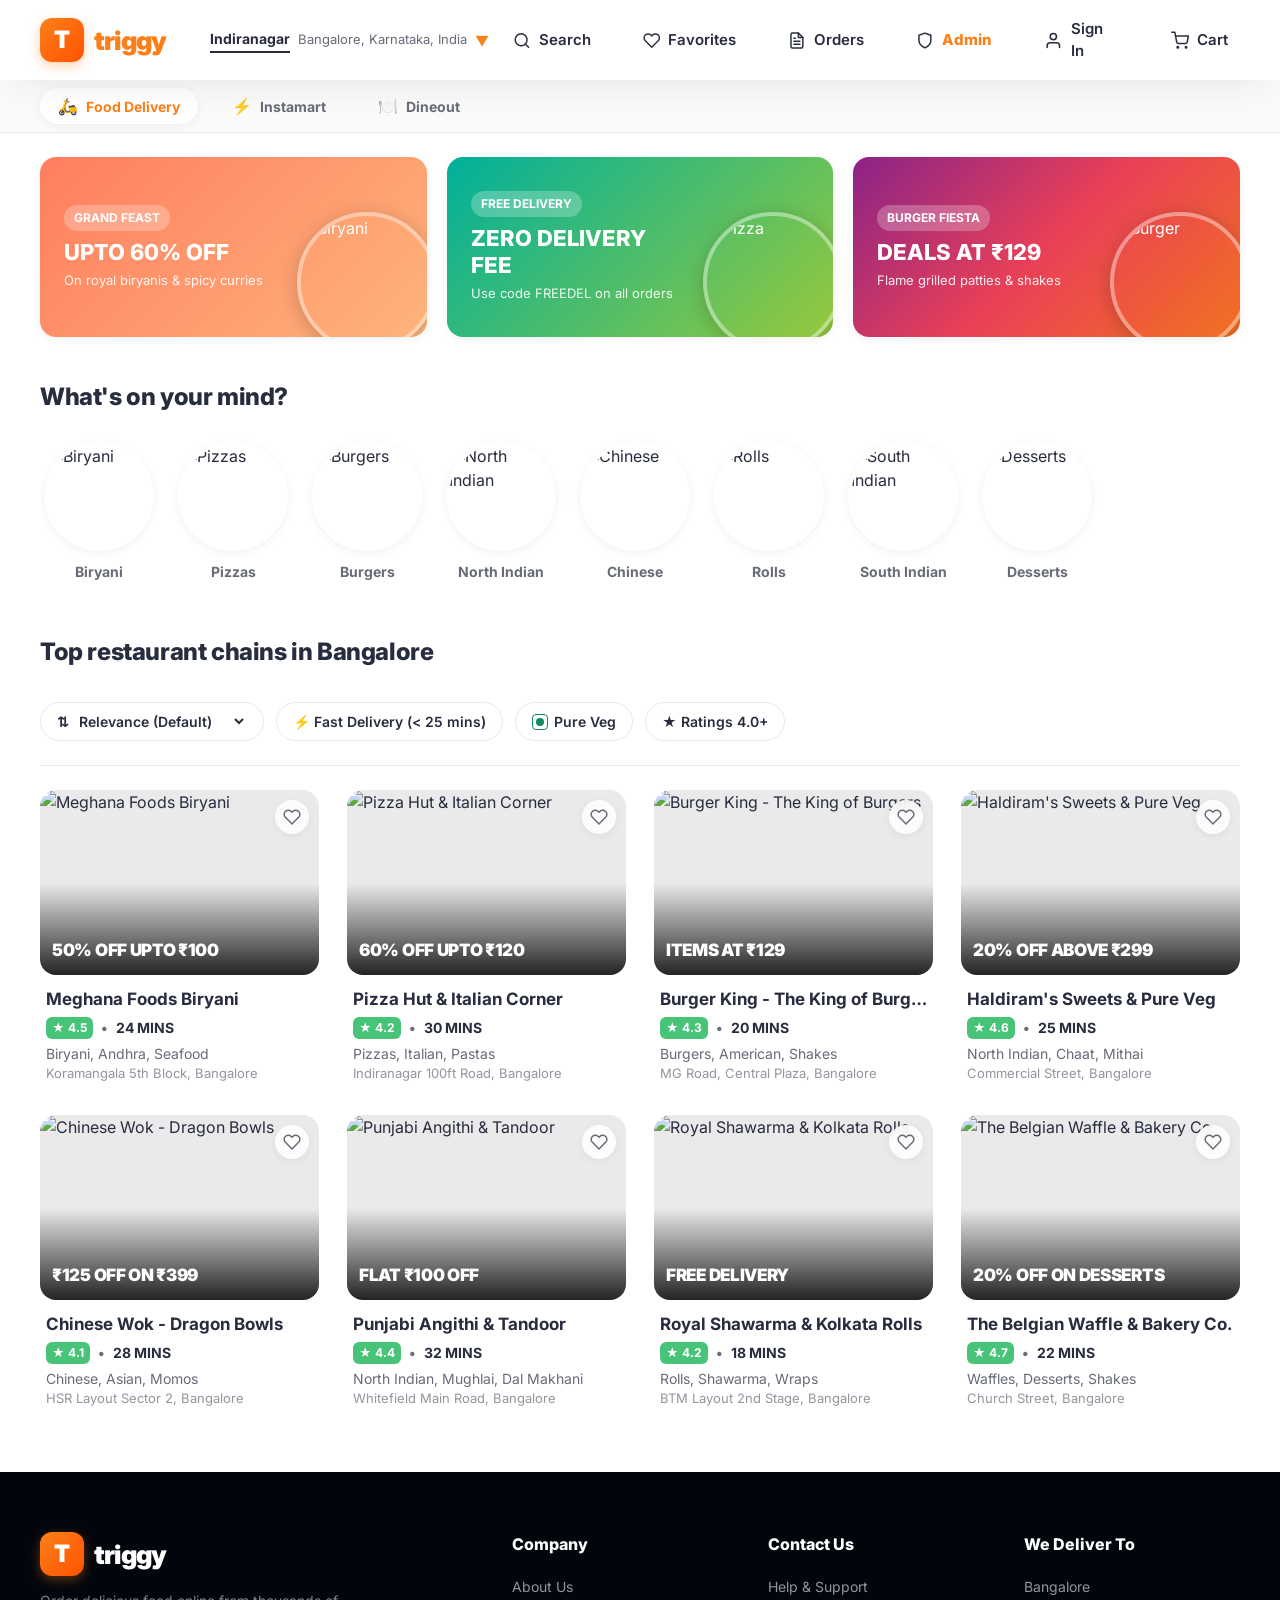
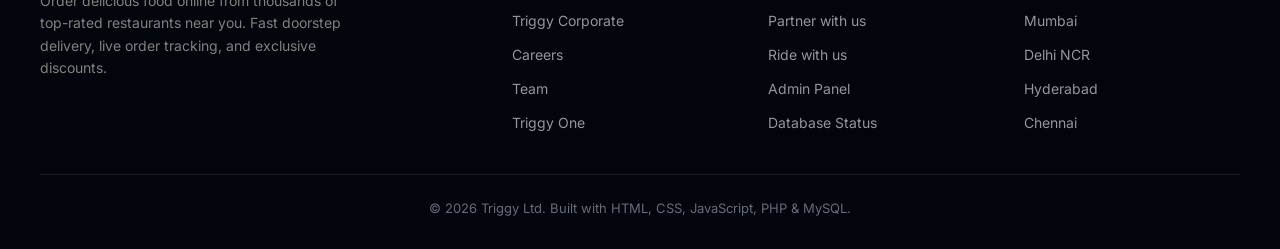
==== commit 000ff163: "Fix mobile responsive overflow and remove horizontal white space on mobile devices" ====
--- a/index.html
+++ b/index.html
@@ -46,7 +46,7 @@
           </li>
 
           <!-- Favorites -->
-          <li class="nav-item" id="fav-nav-btn">
+          <li class="nav-item hide-on-mobile" id="fav-nav-btn">
             <svg width="20" height="20" viewBox="0 0 24 24" fill="none" stroke="currentColor" stroke-width="2" stroke-linecap="round" stroke-linejoin="round">
               <path d="M20.84 4.61a5.5 5.5 0 0 0-7.78 0L12 5.67l-1.06-1.06a5.5 5.5 0 0 0-7.78 7.78l1.06 1.06L12 21.23l7.78-7.78 1.06-1.06a5.5 5.5 0 0 0 0-7.78z"></path>
             </svg>
@@ -55,7 +55,7 @@
           </li>
 
           <!-- Orders -->
-          <li class="nav-item" id="orders-nav-btn">
+          <li class="nav-item hide-on-mobile" id="orders-nav-btn">
             <svg width="20" height="20" viewBox="0 0 24 24" fill="none" stroke="currentColor" stroke-width="2" stroke-linecap="round" stroke-linejoin="round">
               <path d="M14 2H6a2 2 0 0 0-2 2v16a2 2 0 0 0 2 2h12a2 2 0 0 0 2-2V8z"></path>
               <polyline points="14 2 14 8 20 8"></polyline>
@@ -67,7 +67,7 @@
           </li>
 
           <!-- Admin Panel Link in Navbar -->
-          <li class="nav-item">
+          <li class="nav-item hide-on-mobile">
             <a href="admin.html" target="_blank" style="display:flex; align-items:center; gap:8px; color:inherit; text-decoration:none;">
               <svg width="20" height="20" viewBox="0 0 24 24" fill="none" stroke="currentColor" stroke-width="2" stroke-linecap="round" stroke-linejoin="round">
                 <path d="M12 22s8-4 8-10V5l-8-3-8 3v7c0 6 8 10 8 10z"></path>
@@ -77,7 +77,7 @@
           </li>
 
           <!-- User Account / Sign In -->
-          <li class="nav-item profile-menu-container" id="user-nav-btn">
+          <li class="nav-item profile-menu-container" id="user-nav-btn" onclick="Auth.handleUserNavClick(event)">
             <svg width="20" height="20" viewBox="0 0 24 24" fill="none" stroke="currentColor" stroke-width="2" stroke-linecap="round" stroke-linejoin="round">
               <path d="M20 21v-2a4 4 0 0 0-4-4H8a4 4 0 0 0-4 4v2"></path>
               <circle cx="12" cy="7" r="4"></circle>
@@ -342,6 +342,71 @@
   </div>
 
   <!-- =====================================================================
+       AUTHENTICATION / LOGIN / SIGNUP DRAWER
+       ===================================================================== -->
+  <div class="auth-drawer-overlay" id="auth-drawer-overlay">
+    <div class="auth-drawer">
+      <div class="auth-header">
+        <button class="cart-close-btn" id="auth-close-btn" onclick="Auth.closeAuthDrawer()">✕</button>
+      </div>
+      <div class="auth-body">
+        <div class="auth-top-box">
+          <div>
+            <h2 class="auth-title" id="auth-title">Login</h2>
+            <p class="auth-subtitle">
+              <span id="auth-toggle-link" style="color:var(--primary); font-weight:700; cursor:pointer;">
+                or <span style="text-decoration:underline;">create an account</span>
+              </span>
+            </p>
+          </div>
+          <div class="auth-hero-img-box">
+            <img src="https://images.unsplash.com/photo-1565299624946-b28f40a0ae38?w=150&auto=format&fit=crop&q=80" alt="Food Wrap" class="auth-hero-img">
+          </div>
+        </div>
+
+        <!-- Quick Demo Login Banner -->
+        <div style="background:#fff4eb; border:1px solid #fed7aa; border-radius:10px; padding:12px 14px; margin-bottom:20px; display:flex; align-items:center; justify-content:space-between; gap:10px;">
+          <div>
+            <div style="font-size:11px; font-weight:800; color:#ea580c; text-transform:uppercase; letter-spacing:0.5px;">Quick 1-Click Login</div>
+            <div style="font-size:13px; color:#9a3412; font-weight:700;">rahul@example.com</div>
+          </div>
+          <button type="button" onclick="Auth.quickDemoLogin()" style="background:#fc8019; color:#fff; border:none; padding:8px 14px; border-radius:6px; font-size:12px; font-weight:800; cursor:pointer; box-shadow:0 2px 8px rgba(252,128,25,0.3);">
+            ⚡ LOGIN
+          </button>
+        </div>
+
+        <form id="auth-form" class="auth-form">
+          <div class="form-group" id="name-group" style="display:none;">
+            <label class="form-label" for="auth-name">Full Name</label>
+            <input type="text" id="auth-name" class="form-input" placeholder="e.g. Rahul Sharma" autocomplete="name">
+          </div>
+
+          <div class="form-group" id="phone-group" style="display:none;">
+            <label class="form-label" for="auth-phone">Phone Number</label>
+            <input type="tel" id="auth-phone" class="form-input" placeholder="e.g. 9876543210" autocomplete="tel">
+          </div>
+
+          <div class="form-group">
+            <label class="form-label" for="auth-email">Email Address</label>
+            <input type="email" id="auth-email" class="form-input" placeholder="e.g. user@example.com" required autocomplete="email">
+          </div>
+
+          <div class="form-group">
+            <label class="form-label" for="auth-password">Password</label>
+            <input type="password" id="auth-password" class="form-input" placeholder="••••••••" required autocomplete="current-password">
+          </div>
+
+          <button type="submit" class="auth-submit-btn" id="auth-submit-btn">LOGIN</button>
+          
+          <div class="auth-terms-text">
+            By clicking on Login / Sign Up, I accept the <strong>Terms &amp; Conditions</strong> &amp; <strong>Privacy Policy</strong>.
+          </div>
+        </form>
+      </div>
+    </div>
+  </div>
+
+  <!-- =====================================================================
        CART SLIDE-OVER DRAWER
        ===================================================================== -->
   <div class="cart-drawer-overlay" id="cart-drawer-overlay">
@@ -380,44 +445,136 @@
       <div class="payment-body">
         <div class="payment-methods">
           <!-- UPI -->
-          <label class="payment-option active">
+          <label class="payment-option active" id="pay-opt-upi" onclick="Cart.selectPaymentMethod('UPI')">
             <input type="radio" name="payment_method" value="UPI" checked>
             <div class="pay-opt-info">
-              <div class="pay-opt-name">UPI / Google Pay / PhonePe / Paytm</div>
-              <div class="pay-opt-desc">Instant & secure 1-click verification</div>
+              <div class="pay-opt-name">UPI (Google Pay / PhonePe / Paytm / BHIM)</div>
+              <div class="pay-opt-desc">Instant 1-click verification via UPI ID or App</div>
             </div>
+            <span style="font-size:18px;">⚡</span>
           </label>
 
+          <!-- UPI Details Box -->
+          <div id="upi-details-box" style="margin-top:-6px; margin-bottom:6px; padding:12px 14px; background:#f0fdf4; border:1px solid #bbf7d0; border-radius:8px;">
+            <div style="font-size:12px; font-weight:700; color:#166534; margin-bottom:8px;">Enter UPI ID or Choose App:</div>
+            <div style="display:flex; gap:8px; margin-bottom:8px;">
+              <input type="text" id="upi-id-input" placeholder="e.g. yourname@oksbi or mobile@paytm" class="form-input" style="padding:8px 12px; font-size:13px;" value="9876543210@paytm">
+            </div>
+            <div style="display:flex; gap:6px; flex-wrap:wrap;">
+              <span class="coupon-tag-pill" style="cursor:pointer;" onclick="document.getElementById('upi-id-input').value='user@okaxis'">🟢 Google Pay</span>
+              <span class="coupon-tag-pill" style="cursor:pointer;" onclick="document.getElementById('upi-id-input').value='user@ybl'">🟣 PhonePe</span>
+              <span class="coupon-tag-pill" style="cursor:pointer;" onclick="document.getElementById('upi-id-input').value='user@paytm'">🔵 Paytm</span>
+            </div>
+          </div>
+
           <!-- Cards -->
-          <label class="payment-option">
+          <label class="payment-option" id="pay-opt-card" onclick="Cart.selectPaymentMethod('CARD')">
             <input type="radio" name="payment_method" value="CARD">
             <div class="pay-opt-info">
-              <div class="pay-opt-name">Credit or Debit Cards</div>
-              <div class="pay-opt-desc">Visa, Mastercard, RuPay, Amex</div>
+              <div class="pay-opt-name">Credit or Debit Card</div>
+              <div class="pay-opt-desc">Visa, Mastercard, RuPay, Maestro</div>
             </div>
+            <span style="font-size:18px;">💳</span>
           </label>
 
+          <!-- Card Details Box -->
+          <div id="card-details-box" style="display:none; margin-top:-6px; margin-bottom:6px; padding:12px 14px; background:#f8fafc; border:1px solid #e2e8f0; border-radius:8px;">
+            <div style="display:flex; flex-direction:column; gap:8px;">
+              <input type="text" placeholder="Card Number (4532 •••• •••• 8912)" class="form-input" style="padding:8px 12px; font-size:13px;" maxlength="19">
+              <div style="display:flex; gap:8px;">
+                <input type="text" placeholder="MM/YY" class="form-input" style="padding:8px 12px; font-size:13px;" maxlength="5">
+                <input type="password" placeholder="CVV" class="form-input" style="padding:8px 12px; font-size:13px;" maxlength="3">
+              </div>
+            </div>
+          </div>
+
           <!-- Net Banking -->
-          <label class="payment-option">
+          <label class="payment-option" id="pay-opt-net" onclick="Cart.selectPaymentMethod('NET_BANKING')">
             <input type="radio" name="payment_method" value="NET_BANKING">
             <div class="pay-opt-info">
               <div class="pay-opt-name">Net Banking</div>
-              <div class="pay-opt-desc">All major Indian banks supported</div>
+              <div class="pay-opt-desc">HDFC, ICICI, SBI, Axis, Kotak &amp; more</div>
             </div>
+            <span style="font-size:18px;">🏦</span>
           </label>
 
+          <!-- Net Banking Details Box -->
+          <div id="net-details-box" style="display:none; margin-top:-6px; margin-bottom:6px; padding:12px 14px; background:#f8fafc; border:1px solid #e2e8f0; border-radius:8px;">
+            <select class="form-input" style="padding:8px 12px; font-size:13px;">
+              <option>HDFC Bank</option>
+              <option>State Bank of India (SBI)</option>
+              <option>ICICI Bank</option>
+              <option>Axis Bank</option>
+              <option>Kotak Mahindra Bank</option>
+            </select>
+          </div>
+
           <!-- COD -->
-          <label class="payment-option">
+          <label class="payment-option" id="pay-opt-cod" onclick="Cart.selectPaymentMethod('COD')">
             <input type="radio" name="payment_method" value="COD">
             <div class="pay-opt-info">
               <div class="pay-opt-name">Cash on Delivery (COD)</div>
               <div class="pay-opt-desc">Pay cash or scan QR upon delivery</div>
             </div>
+            <span style="font-size:18px;">💵</span>
           </label>
-        </div>
-
-        <button class="confirm-pay-btn" id="confirm-pay-btn">
-          PAY <span id="pay-amount-display">₹0</span> & PLACE ORDER
+
+          <!-- COD Details Box -->
+          <div id="cod-details-box" style="display:none; margin-top:-6px; margin-bottom:6px; padding:10px 14px; background:#fffbeb; border:1px solid #fef3c7; border-radius:8px; font-size:12px; color:#92400e;">
+            💵 Pay via cash or scan delivery partner's QR code on arrival.
+          </div>
+        </div>
+
+        <button class="confirm-pay-btn" id="confirm-pay-btn" onclick="Cart.handlePaymentConfirmation()">
+          CONFIRM &amp; PAY <span id="pay-amount-display">₹0</span>
+        </button>
+      </div>
+    </div>
+  </div>
+
+  <!-- =====================================================================
+       PAYMENT & ORDER SUCCESS MODAL
+       ===================================================================== -->
+  <div class="order-modal-overlay" id="order-success-modal-overlay">
+    <div class="order-tracking-card" style="max-width:460px; text-align:center; padding:36px 28px;">
+      <!-- Green Success Icon Animation -->
+      <div style="width:84px; height:84px; margin:0 auto 20px; background:#ecfdf5; border:3px solid #10b981; border-radius:50%; display:flex; align-items:center; justify-content:center; box-shadow:0 10px 25px rgba(16,185,129,0.3);">
+        <svg width="44" height="44" viewBox="0 0 24 24" fill="none" stroke="#10b981" stroke-width="3" stroke-linecap="round" stroke-linejoin="round">
+          <polyline points="20 6 9 17 4 12"></polyline>
+        </svg>
+      </div>
+
+      <h2 style="font-size:26px; font-weight:900; color:#0f172a; margin-bottom:8px;">Order Confirmed! 🎉</h2>
+      <p style="font-size:14px; color:#64748b; margin-bottom:24px;">Your payment was successful and the kitchen has started preparing your fresh food.</p>
+
+      <!-- Order Receipt Card -->
+      <div style="background:#f8fafc; border:1px solid #e2e8f0; border-radius:14px; padding:18px; text-align:left; margin-bottom:24px;">
+        <div style="display:flex; justify-content:space-between; margin-bottom:10px; font-size:13px;">
+          <span style="color:#64748b;">Order Number:</span>
+          <span style="font-weight:800; color:#0f172a;" id="success-order-num">#TRIG-849201</span>
+        </div>
+        <div style="display:flex; justify-content:space-between; margin-bottom:10px; font-size:13px;">
+          <span style="color:#64748b;">Restaurant:</span>
+          <span style="font-weight:700; color:#0f172a;" id="success-rest-name">Meghana Foods Biryani</span>
+        </div>
+        <div style="display:flex; justify-content:space-between; margin-bottom:10px; font-size:13px;">
+          <span style="color:#64748b;">Payment Method:</span>
+          <span style="font-weight:700; color:#10b981;" id="success-pay-method">UPI (Verified)</span>
+        </div>
+        <div style="display:flex; justify-content:space-between; padding-top:10px; border-top:1px dashed #cbd5e1; font-size:15px; font-weight:800;">
+          <span style="color:#0f172a;">Amount Paid:</span>
+          <span style="color:#fc8019;" id="success-amount-paid">₹320</span>
+        </div>
+      </div>
+
+      <!-- Prominent Button: TRACK YOUR ORDER -->
+      <button class="confirm-pay-btn" id="success-track-btn" style="background:#10b981; font-size:16px; font-weight:900; padding:16px; letter-spacing:0.5px; box-shadow:0 6px 20px rgba(16,185,129,0.4); margin-bottom:12px; cursor:pointer;" onclick="Cart.proceedToTrackOrder()">
+        🛵 TRACK YOUR ORDER ➔
+      </button>
+
+      <div>
+        <button type="button" style="background:transparent; border:none; color:#64748b; font-size:13px; font-weight:700; cursor:pointer; padding:8px;" onclick="Cart.closeSuccessModal()">
+          Back to Home
         </button>
       </div>
     </div>
@@ -464,57 +621,6 @@
     </div>
   </div>
 
-  <!-- =====================================================================
-       AUTH SLIDE-OVER DRAWER (Sign In / Register)
-       ===================================================================== -->
-  <div class="auth-drawer-overlay" id="auth-drawer-overlay">
-    <div class="auth-drawer">
-      <button class="auth-close-btn" id="auth-close-btn">✕</button>
-
-      <div class="auth-header-wrap">
-        <div>
-          <h2 class="auth-title" id="auth-title">Login</h2>
-          <div class="auth-sub-link" id="auth-toggle-link">
-            or <span style="text-decoration:underline;">create an account</span>
-          </div>
-        </div>
-        <img class="auth-hero-img" src="https://media-assets.swiggy.com/swiggy/image/upload/fl_lossy,f_auto,q_auto/Image-login_btpq7r" alt="Swiggy Food Roll">
-      </div>
-
-      <form class="auth-form" id="auth-form">
-        <div class="form-group" id="name-group" style="display:none;">
-          <label for="auth-name">Full Name</label>
-          <input type="text" id="auth-name" placeholder="Enter your full name">
-        </div>
-
-        <div class="form-group">
-          <label for="auth-email">Email Address</label>
-          <input type="email" id="auth-email" placeholder="name@example.com" value="rahul@example.com" required>
-        </div>
-
-        <div class="form-group" id="phone-group" style="display:none;">
-          <label for="auth-phone">Phone Number</label>
-          <input type="tel" id="auth-phone" placeholder="10-digit mobile number">
-        </div>
-
-        <div class="form-group">
-          <label for="auth-password">Password</label>
-          <input type="password" id="auth-password" placeholder="Enter password (default: swiggy123)" value="swiggy123" required>
-        </div>
-
-        <button type="submit" class="auth-submit-btn" id="auth-submit-btn">LOGIN</button>
-
-        <p class="auth-terms">
-          By clicking on Login / Sign up, I accept the <strong>Terms &amp; Conditions</strong> &amp; <strong>Privacy Policy</strong>.
-        </p>
-
-        <div style="margin-top:16px; background:#fff6ee; border:1px dashed #fc8019; padding:10px 14px; border-radius:8px; font-size:12px; color:#686b78;">
-          💡 <strong>Demo Credentials:</strong><br>
-          Email: <code>rahul@example.com</code> | Password: <code>swiggy123</code>
-        </div>
-      </form>
-    </div>
-  </div>
 
   <!-- =====================================================================
        FOOTER
--- a/assets/css/style.css
+++ b/assets/css/style.css
@@ -37,13 +37,27 @@
   padding: 0;
 }
 
+html {
+  width: 100%;
+  max-width: 100vw;
+  overflow-x: hidden;
+  -webkit-text-size-adjust: 100%;
+}
+
 body {
   font-family: var(--font-main);
   background-color: var(--bg-page);
   color: var(--text-main);
   line-height: 1.5;
   -webkit-font-smoothing: antialiased;
+  width: 100%;
+  max-width: 100vw;
   overflow-x: hidden;
+  position: relative;
+}
+
+img, svg, video {
+  max-width: 100%;
 }
 
 a {
@@ -1098,6 +1112,199 @@
 .menu-item-media .add-btn-wrapper {
   position: absolute;
   bottom: -4px;
+}
+
+/* ==========================================================================
+   AUTH (LOGIN / SIGNUP) SLIDE-OVER DRAWER
+   ========================================================================== */
+.auth-drawer-overlay {
+  position: fixed;
+  top: 0;
+  left: 0;
+  width: 100%;
+  height: 100%;
+  background: rgba(40, 44, 63, 0.6);
+  backdrop-filter: blur(3px);
+  z-index: 240;
+  opacity: 0;
+  visibility: hidden;
+  transition: var(--transition);
+}
+
+.auth-drawer-overlay.open {
+  opacity: 1;
+  visibility: visible;
+}
+
+.auth-drawer {
+  position: fixed;
+  top: 0;
+  right: 0;
+  width: 440px;
+  max-width: 100%;
+  height: 100%;
+  background: #ffffff;
+  box-shadow: -4px 0 24px rgba(0, 0, 0, 0.15);
+  transform: translateX(100%);
+  transition: transform 0.3s cubic-bezier(0.16, 1, 0.3, 1);
+  display: flex;
+  flex-direction: column;
+  z-index: 250;
+  padding: 32px 36px;
+  overflow-y: auto;
+}
+
+.auth-drawer-overlay.open .auth-drawer {
+  transform: translateX(0);
+}
+
+.auth-header {
+  display: flex;
+  justify-content: flex-start;
+  margin-bottom: 24px;
+}
+
+.auth-top-box {
+  display: flex;
+  align-items: flex-start;
+  justify-content: space-between;
+  margin-bottom: 28px;
+}
+
+.auth-title {
+  font-size: 30px;
+  font-weight: 800;
+  color: var(--text-main);
+  margin-bottom: 6px;
+}
+
+.auth-subtitle {
+  font-size: 14px;
+  color: var(--text-muted);
+}
+
+.auth-hero-img-box {
+  width: 90px;
+  height: 90px;
+  border-radius: 50%;
+  overflow: hidden;
+  box-shadow: var(--shadow-sm);
+  flex-shrink: 0;
+}
+
+.auth-hero-img {
+  width: 100%;
+  height: 100%;
+  object-fit: cover;
+}
+
+.auth-form {
+  display: flex;
+  flex-direction: column;
+  gap: 16px;
+}
+
+.auth-submit-btn {
+  width: 100%;
+  background: var(--primary);
+  color: #ffffff;
+  border: none;
+  padding: 15px;
+  font-size: 15px;
+  font-weight: 800;
+  letter-spacing: 0.5px;
+  border-radius: var(--radius-sm);
+  cursor: pointer;
+  box-shadow: 0 4px 14px rgba(252, 128, 25, 0.35);
+  transition: var(--transition);
+  margin-top: 8px;
+}
+
+.auth-submit-btn:hover {
+  background: #e56d0d;
+  transform: translateY(-1px);
+}
+
+.auth-terms-text {
+  font-size: 12px;
+  color: var(--text-muted);
+  line-height: 1.5;
+  margin-top: 10px;
+}
+
+.form-group {
+  display: flex;
+  flex-direction: column;
+  gap: 6px;
+}
+
+.form-label {
+  font-size: 13px;
+  font-weight: 700;
+  color: var(--text-main);
+}
+
+.form-input {
+  width: 100%;
+  padding: 14px 16px;
+  border: 1px solid var(--border-color);
+  border-radius: var(--radius-sm);
+  font-size: 15px;
+  color: var(--text-main);
+  background: #ffffff;
+  outline: none;
+  transition: border-color 0.2s, box-shadow 0.2s;
+  box-sizing: border-box;
+}
+
+.form-input:focus {
+  border-color: var(--primary);
+  box-shadow: 0 0 0 3px rgba(252, 128, 25, 0.15);
+}
+
+/* Profile Dropdown Menu in Navbar */
+.profile-menu-container {
+  position: relative;
+}
+
+.profile-dropdown {
+  position: absolute;
+  top: calc(100% + 8px);
+  right: 0;
+  width: 260px;
+  background: #ffffff;
+  border-radius: 12px;
+  box-shadow: 0 10px 30px rgba(0, 0, 0, 0.15);
+  border: 1px solid var(--border-color);
+  opacity: 0;
+  visibility: hidden;
+  transform: translateY(8px);
+  transition: opacity 0.2s ease, transform 0.2s ease, visibility 0.2s;
+  z-index: 200;
+  overflow: hidden;
+}
+
+.profile-dropdown.open {
+  opacity: 1;
+  visibility: visible;
+  transform: translateY(0);
+}
+
+.profile-drop-item {
+  padding: 12px 18px;
+  display: flex;
+  align-items: center;
+  gap: 12px;
+  font-size: 14px;
+  font-weight: 600;
+  color: var(--text-main);
+  cursor: pointer;
+  transition: background 0.15s;
+}
+
+.profile-drop-item:hover {
+  background: #f8f8fa;
+  color: var(--primary);
 }
 
 /* ==========================================================================
@@ -1954,62 +2161,6 @@
 }
 
 /* ==========================================================================
-   RESPONSIVE DESIGN (Tablets & Mobile)
-   ========================================================================== */
-@media (max-width: 1024px) {
-  .restaurants-grid {
-    grid-template-columns: repeat(3, 1fr);
-  }
-  .promo-grid {
-    grid-template-columns: repeat(2, 1fr);
-  }
-  .promo-banner:nth-child(3) {
-    display: none;
-  }
-}
-
-@media (max-width: 768px) {
-  .header {
-    height: 70px;
-  }
-  .header-left {
-    gap: 14px;
-  }
-  .loc-area {
-    display: none;
-  }
-  .nav-text {
-    display: none;
-  }
-  .restaurants-grid {
-    grid-template-columns: repeat(2, 1fr);
-    gap: 16px;
-  }
-  .promo-grid {
-    grid-template-columns: 1fr;
-  }
-  .cart-drawer, .auth-drawer {
-    width: 100%;
-  }
-  .footer-grid {
-    grid-template-columns: 1fr 1fr;
-  }
-}
-
-@media (max-width: 480px) {
-  .restaurants-grid {
-    grid-template-columns: 1fr;
-  }
-  .cat-img-box {
-    width: 80px;
-    height: 80px;
-  }
-  .footer-grid {
-    grid-template-columns: 1fr;
-  }
-}
-
-/* ==========================================================================
    FLOATING BOTTOM CART BAR (SWIGGY-STYLE)
    ========================================================================== */
 .floating-cart-bar {
@@ -2061,3 +2212,405 @@
   letter-spacing: 0.5px;
 }
 
+/* ==========================================================================
+   RESPONSIVE DESIGN (Tablets & Mobile)
+   ========================================================================== */
+@media (max-width: 1024px) {
+  .restaurants-grid {
+    grid-template-columns: repeat(3, 1fr);
+  }
+  .promo-grid {
+    grid-template-columns: repeat(2, 1fr);
+  }
+  .promo-banner:nth-child(3) {
+    display: none;
+  }
+}
+
+@media (max-width: 768px) {
+  /* Hide non-essential nav items on mobile (accessible in profile dropdown) */
+  .hide-on-mobile {
+    display: none !important;
+  }
+
+  /* Prevent page-level horizontal overflow */
+  html, body {
+    width: 100% !important;
+    max-width: 100vw !important;
+    overflow-x: hidden !important;
+  }
+
+  .container {
+    padding: 0 12px !important;
+    width: 100% !important;
+    max-width: 100vw !important;
+    box-sizing: border-box !important;
+  }
+
+  /* Navbar compact mobile layout */
+  .header {
+    height: 60px !important;
+    padding: 0 !important;
+    width: 100% !important;
+    max-width: 100vw !important;
+    overflow: hidden !important;
+  }
+
+  .header-inner {
+    width: 100% !important;
+    max-width: 100% !important;
+    display: flex !important;
+    align-items: center !important;
+    justify-content: space-between !important;
+    gap: 6px !important;
+    padding: 0 12px !important;
+    box-sizing: border-box !important;
+  }
+
+  .header-left {
+    gap: 8px !important;
+    min-width: 0 !important;
+    flex-shrink: 1 !important;
+    overflow: hidden !important;
+  }
+
+  .logo-wrapper {
+    gap: 6px !important;
+    flex-shrink: 0 !important;
+  }
+
+  .logo-icon-box {
+    width: 32px !important;
+    height: 32px !important;
+    font-size: 16px !important;
+    border-radius: 8px !important;
+  }
+
+  .brand-text {
+    font-size: 18px !important;
+    letter-spacing: -0.5px !important;
+  }
+
+  .location-picker {
+    padding: 3px 6px !important;
+    gap: 4px !important;
+    max-width: 105px !important;
+    flex-shrink: 1 !important;
+    overflow: hidden !important;
+    white-space: nowrap !important;
+  }
+
+  .loc-title {
+    font-size: 12px !important;
+    max-width: 70px !important;
+    white-space: nowrap !important;
+    overflow: hidden !important;
+    text-overflow: ellipsis !important;
+    padding-bottom: 0 !important;
+  }
+
+  .loc-area {
+    display: none !important;
+  }
+
+  .loc-arrow {
+    font-size: 9px !important;
+  }
+
+  nav {
+    flex-shrink: 0 !important;
+  }
+
+  .nav-links {
+    gap: 4px !important;
+    margin: 0 !important;
+    padding: 0 !important;
+    display: flex !important;
+    align-items: center !important;
+    list-style: none !important;
+  }
+
+  .nav-item {
+    padding: 6px 8px !important;
+    font-size: 12px !important;
+    gap: 4px !important;
+  }
+
+  .nav-item svg {
+    width: 20px !important;
+    height: 20px !important;
+  }
+
+  .nav-text {
+    display: none !important;
+  }
+
+  .badge-count {
+    font-size: 10px !important;
+    padding: 1px 5px !important;
+    margin-left: 2px !important;
+  }
+
+  .profile-dropdown {
+    right: 0 !important;
+    max-width: 85vw !important;
+    width: 240px !important;
+  }
+
+  /* Services Tab Bar */
+  .service-tabs-bar {
+    padding: 6px 0 !important;
+    width: 100% !important;
+    overflow: hidden !important;
+  }
+
+  .service-tabs {
+    gap: 8px !important;
+    overflow-x: auto !important;
+    white-space: nowrap !important;
+    scrollbar-width: none !important;
+    -webkit-overflow-scrolling: touch !important;
+    padding-bottom: 2px !important;
+  }
+
+  .service-tabs::-webkit-scrollbar {
+    display: none !important;
+  }
+
+  .service-tab {
+    padding: 6px 14px !important;
+    font-size: 13px !important;
+    flex-shrink: 0 !important;
+  }
+
+  /* Promo Banners */
+  .promo-section {
+    padding: 14px 0 6px 0 !important;
+  }
+
+  .promo-grid {
+    grid-template-columns: 1fr !important;
+    gap: 12px !important;
+    width: 100% !important;
+  }
+
+  .promo-banner {
+    height: 145px !important;
+    padding: 16px 18px !important;
+    border-radius: 14px !important;
+  }
+
+  .promo-banner:nth-child(3) {
+    display: flex !important;
+  }
+
+  .promo-title {
+    font-size: 18px !important;
+    margin-bottom: 4px !important;
+  }
+
+  .promo-desc {
+    font-size: 12px !important;
+  }
+
+  .promo-badge-img {
+    width: 105px !important;
+    height: 105px !important;
+    right: -8px !important;
+    bottom: -10px !important;
+  }
+
+  /* Categories Carousel */
+  .section-header {
+    margin: 20px 0 10px 0 !important;
+  }
+
+  .section-title {
+    font-size: 19px !important;
+  }
+
+  .categories-carousel {
+    gap: 12px !important;
+    padding: 6px 0 12px 0 !important;
+    width: 100% !important;
+    overflow-x: auto !important;
+    -webkit-overflow-scrolling: touch !important;
+  }
+
+  .cat-img-box {
+    width: 70px !important;
+    height: 70px !important;
+  }
+
+  .cat-label {
+    font-size: 12px !important;
+  }
+
+  /* Filters */
+  .filters-bar {
+    flex-wrap: nowrap !important;
+    overflow-x: auto !important;
+    scrollbar-width: none !important;
+    -webkit-overflow-scrolling: touch !important;
+    gap: 8px !important;
+    padding: 10px 0 14px 0 !important;
+    margin-bottom: 16px !important;
+    width: 100% !important;
+  }
+
+  .filters-bar::-webkit-scrollbar {
+    display: none !important;
+  }
+
+  .filter-chip {
+    padding: 6px 12px !important;
+    font-size: 12px !important;
+    flex-shrink: 0 !important;
+  }
+
+  .filter-chip select {
+    font-size: 12px !important;
+  }
+
+  /* Restaurants Grid */
+  .restaurants-grid {
+    grid-template-columns: repeat(2, 1fr) !important;
+    gap: 14px !important;
+    margin-bottom: 36px !important;
+    width: 100% !important;
+  }
+
+  .restaurant-card {
+    border-radius: 12px !important;
+  }
+
+  .restaurant-img-wrapper {
+    height: 155px !important;
+  }
+
+  /* Drawers and Overlays */
+  .cart-drawer, .auth-drawer {
+    width: 100% !important;
+    max-width: 100vw !important;
+    padding: 20px 16px !important;
+    box-sizing: border-box !important;
+  }
+
+  .search-container {
+    width: 95% !important;
+    max-width: 95vw !important;
+    max-height: 88vh !important;
+    border-radius: 14px !important;
+    box-sizing: border-box !important;
+  }
+
+  .rest-modal-card {
+    width: 100% !important;
+    max-width: 100vw !important;
+    height: 100% !important;
+    max-height: 100vh !important;
+    border-radius: 0 !important;
+    box-sizing: border-box !important;
+  }
+
+  .payment-card {
+    width: 95% !important;
+    max-width: 95vw !important;
+    max-height: 92vh !important;
+    overflow-y: auto !important;
+    border-radius: 16px !important;
+    margin: 10px auto !important;
+    padding: 16px 14px !important;
+    box-sizing: border-box !important;
+  }
+
+  .order-tracking-card {
+    width: 95% !important;
+    max-width: 95vw !important;
+    max-height: 92vh !important;
+    overflow-y: auto !important;
+    border-radius: 16px !important;
+    margin: 10px auto !important;
+    padding: 20px 16px !important;
+    box-sizing: border-box !important;
+  }
+
+  /* Footer */
+  .footer {
+    padding: 36px 0 24px 0 !important;
+  }
+
+  .footer-grid {
+    grid-template-columns: 1fr 1fr !important;
+    gap: 20px !important;
+    width: 100% !important;
+  }
+
+  /* Floating Cart Bar */
+  .floating-cart-bar {
+    width: calc(100% - 24px) !important;
+    bottom: 12px !important;
+    padding: 12px 16px !important;
+    font-size: 14px !important;
+  }
+}
+
+@media (max-width: 480px) {
+  .restaurants-grid {
+    grid-template-columns: 1fr !important;
+    gap: 18px !important;
+  }
+
+  .restaurant-img-wrapper {
+    height: 180px !important;
+  }
+
+  .restaurant-name {
+    font-size: 16px !important;
+  }
+
+  .cat-img-box {
+    width: 64px !important;
+    height: 64px !important;
+  }
+
+  .cat-label {
+    font-size: 11px !important;
+  }
+
+  .footer-grid {
+    grid-template-columns: 1fr !important;
+    gap: 24px !important;
+  }
+
+  .payment-methods {
+    gap: 8px !important;
+  }
+
+  .payment-option {
+    padding: 10px 12px !important;
+  }
+
+  .confirm-pay-btn {
+    padding: 14px !important;
+    font-size: 15px !important;
+  }
+
+  .floating-cart-bar {
+    width: calc(100% - 20px) !important;
+    bottom: 10px !important;
+    padding: 11px 14px !important;
+    border-radius: 10px !important;
+  }
+
+  .floating-cart-info {
+    font-size: 13px !important;
+    gap: 6px !important;
+  }
+
+  .floating-cart-action {
+    font-size: 13px !important;
+    gap: 6px !important;
+  }
+}
+
